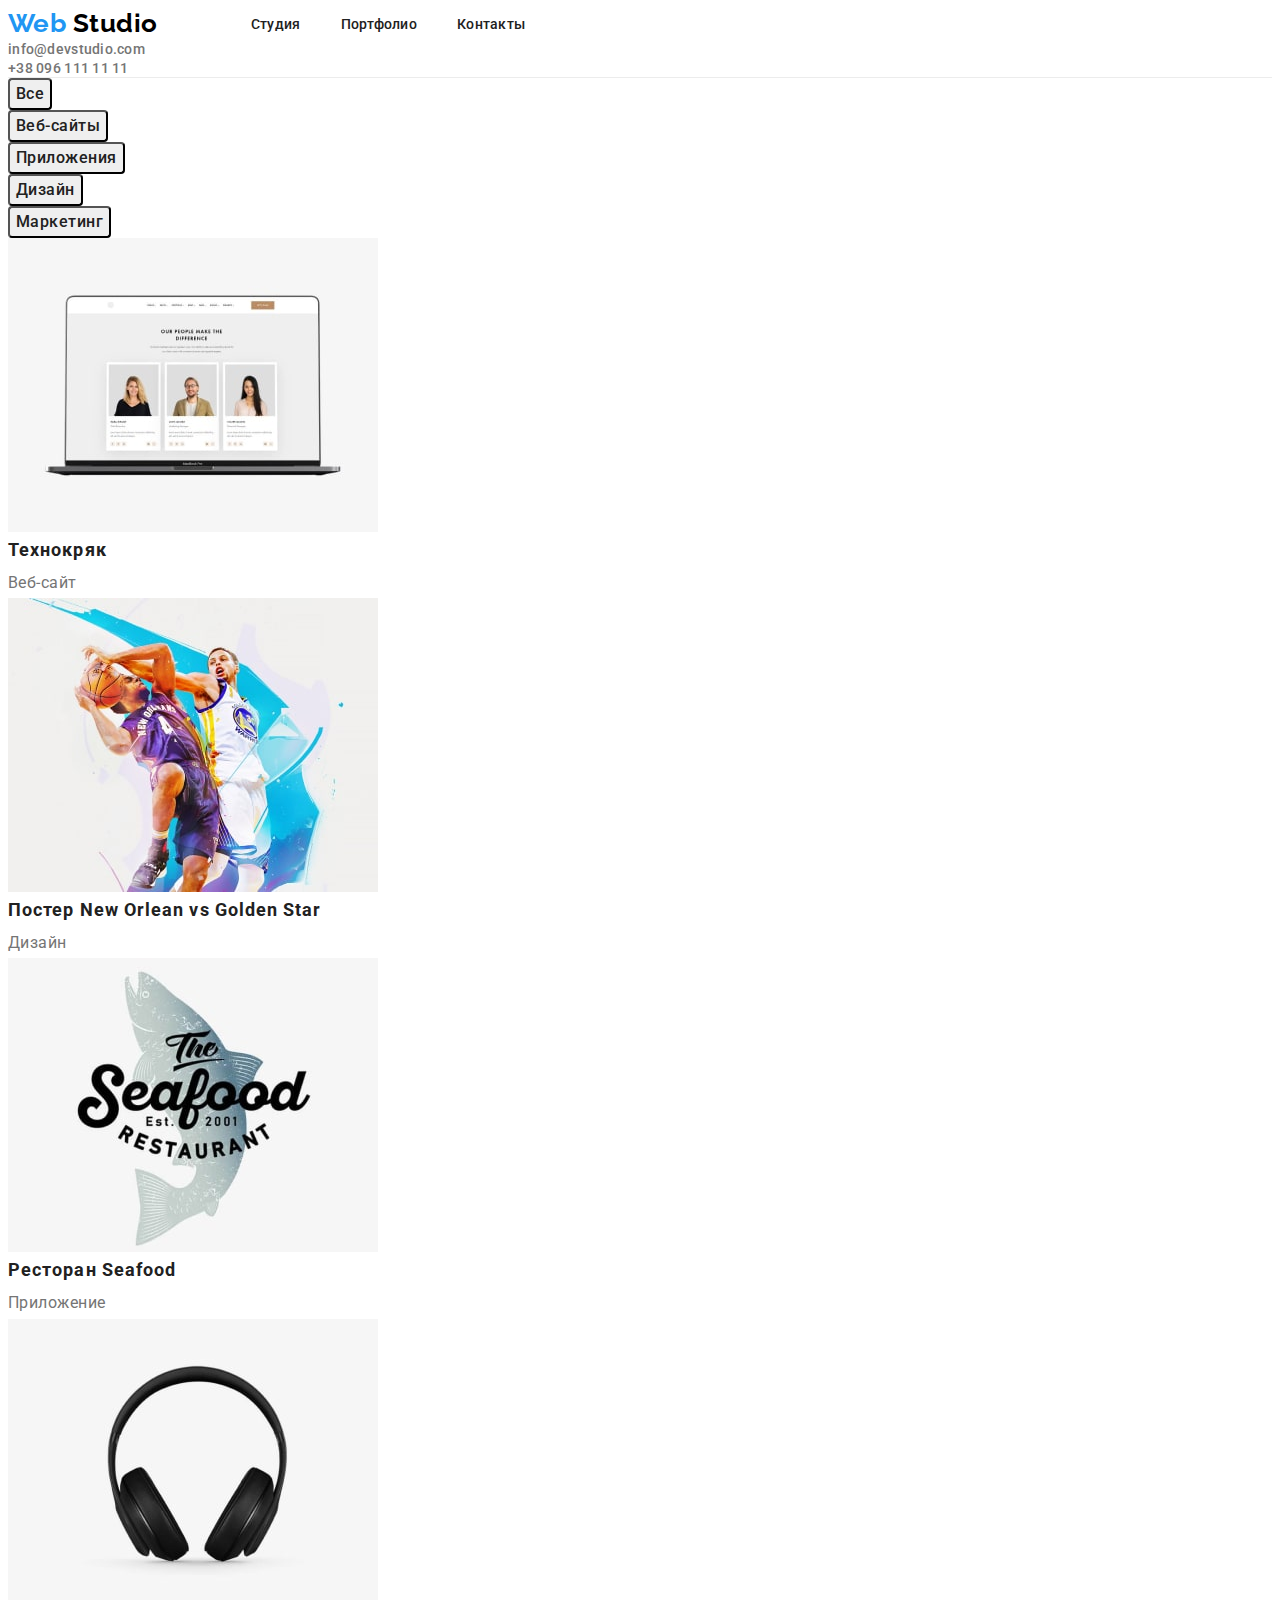
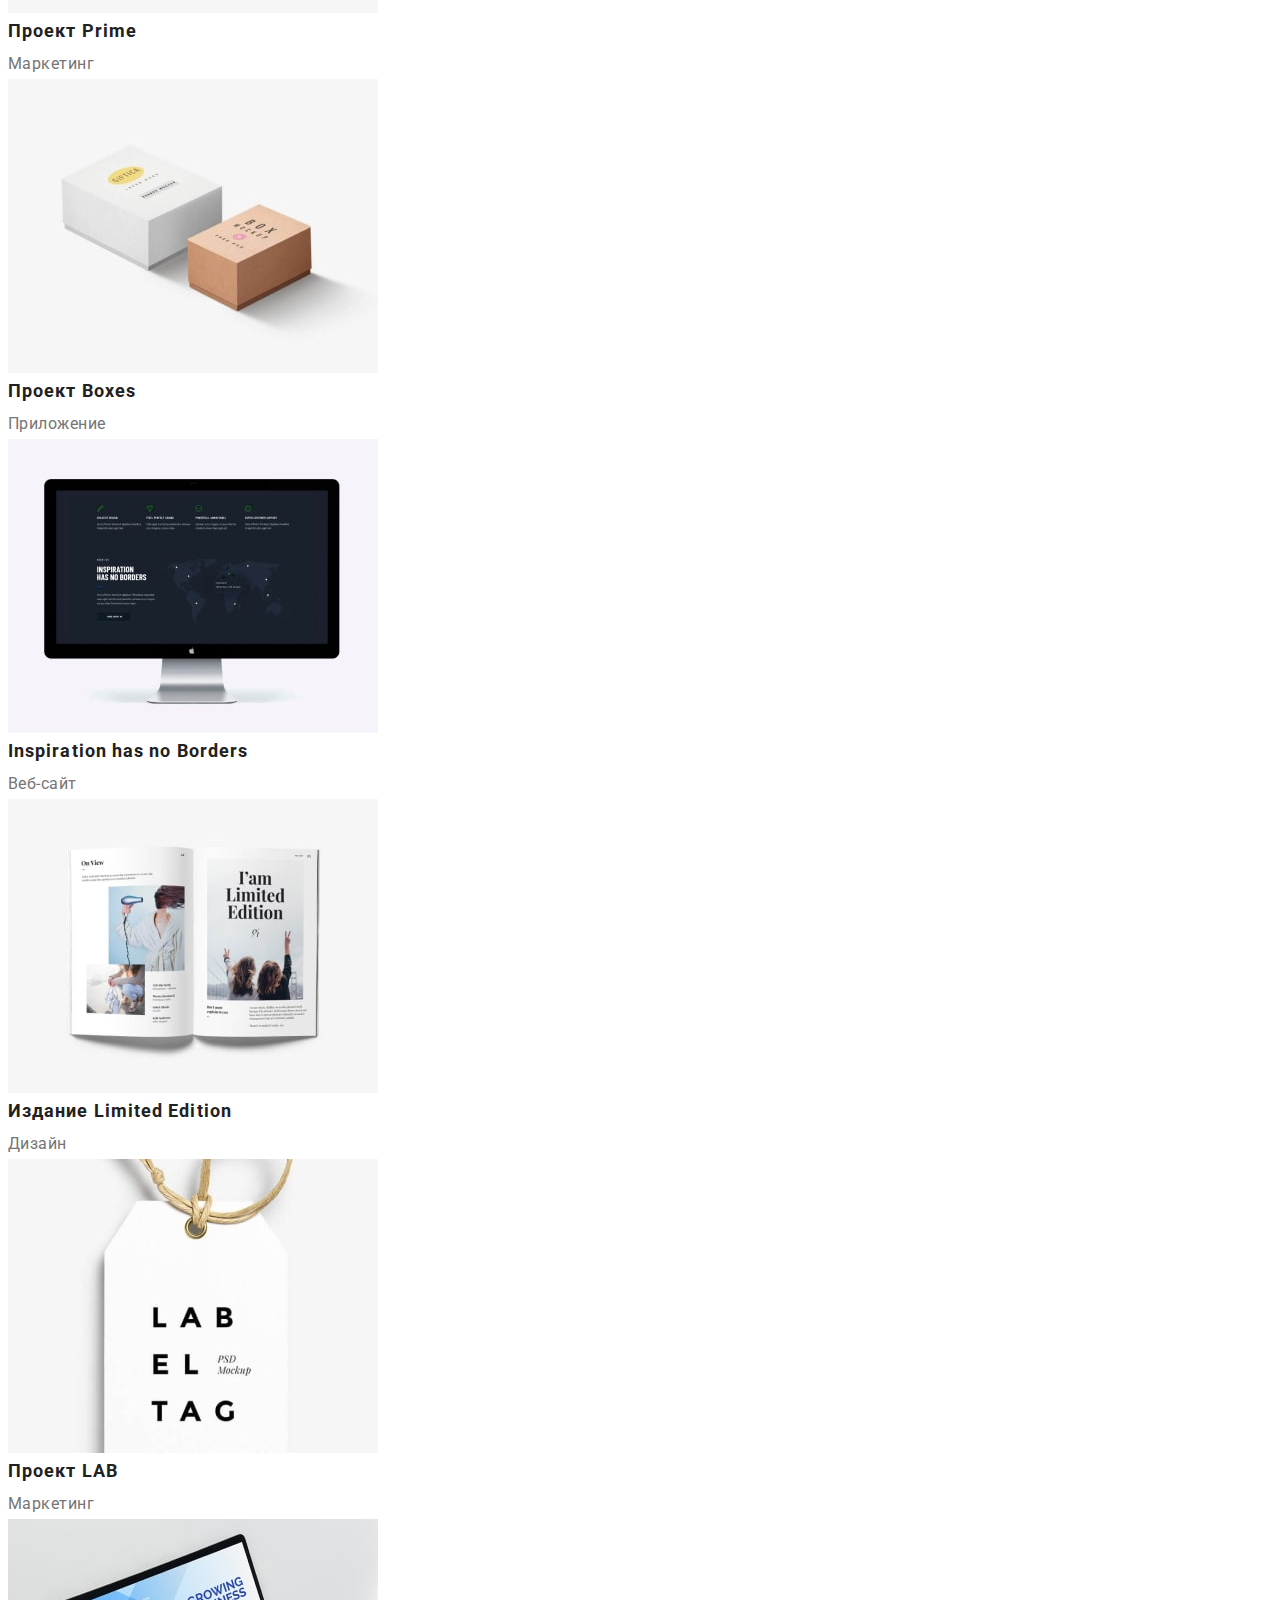
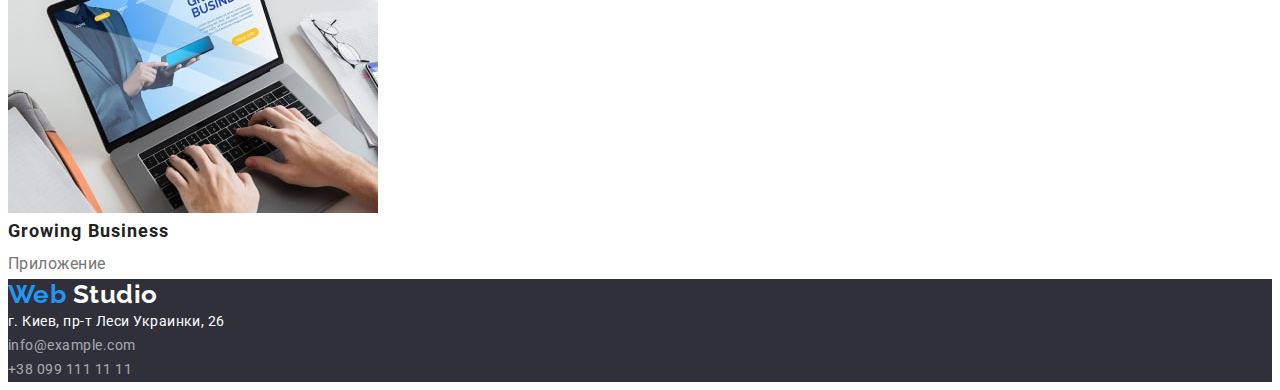
==== portfolio.html @ 17ee7f4c "Flex box" ====
<!DOCTYPE html>
<html lang="ru">
<head>
    <meta charset="UTF-8">
    <meta http-equiv="X-UA-Compatible" content="IE=edge">
    <meta name="viewport" content="width=device-width, initial-scale=1.0">
    <title>Home_work_2</title>
    <link rel="preconnect" href="https://fonts.googleapis.com">
    <link rel="preconnect" href="https://fonts.gstatic.com" crossorigin>
    <link href="https://fonts.googleapis.com/css2?family=Raleway:wght@700&family=Roboto:wght@400;500;700;900&display=swap"
        rel="stylesheet">
    <link rel="stylesheet" href="./CSS/style.css">
</head>

<body>
    <!--Область навигации-->
    <header class="header">
    
        <nav class="header-navigation">
            <a href="./index.html" class="header-logo">Web <span class="header-logo-studio">Studio</span> </a>
    
            <ul class="header-list">
                <li class="header-item list"><a class="header-link link" href="./index.html">Студия</a></li>
                <li class="header-item list"><a class="header-link link" href="./portfolio.html">Портфолио</a></li>
                <li class="header-item list"><a class="header-link link" href="">Контакты</a></li>
            </ul>
        </nav>
        <ul>
            <li class="list"><a class="header-tel-link link" href="mailto:info@devstudio.com">info@devstudio.com</a></li>
            <li class="list"><a class="header-tel-link link" href="tel:+380961111111">+38 096 111 11 11</a></li>
        </ul>
    
    </header>

<main class="content-gallery">
    <section class="content-section">
        <h1 hidden>Gallery</h1>
        <ul class="gallery-button-list list">
            <li class="gallery-item">
                <button class="gallery-filters-btn btn" type="button">Все</button>
            </li>
            <li class="gallery-item">
                <button class="gallery-filters-btn btn" type="button">Веб-сайты</button>
            </li>
            <li class="gallery-item">
                <button class="gallery-filters-btn btn" type="button">Приложения</button>
            </li>
            <li class="gallery-item">
                <button class="gallery-filters-btn btn" type="button">Дизайн</button>
            </li>
            <li class="gallery-item">
                <button class="gallery-filters-btn btn" type="button">Маркетинг</button>
            </li>
        </ul>

        <ul class="gallary-work">
            <li class="gallary-work-list list">
                <a class="gallary-work-link link" href="">
                    <img class="gallary-work-image" src="./img/portfolio_1.jpg" alt="Веб-сайт Технокряк" width="370">
                    <h2 class="gallary-work-title">Технокряк</h2>
                    <p class="gallary-work-text">Веб-сайт</p>
                </a>
            </li>
            <li class="gallary-work-list list">
                <a class="gallary-work-link link" href="">
                    <img class="gallary-work-image" src="./img/portfolio_2.jpg" alt="Постер New Orlean vs Golden Star "
                        width="370">
                    <h2 class="gallary-work-title">Постер New Orlean vs Golden Star</h2>
                    <p class="gallary-work-text">Дизайн</p>
                </a>
            </li>
            <li class="gallary-work-list list">
                <a class="gallary-work-link link" href="">
                    <img class="gallary-work-image" src="./img/portfolio_3.jpg" alt="Ресторан Seafood" width="370">
                    <h2 class="gallary-work-title">Ресторан Seafood</h2>
                    <p class="gallary-work-text">Приложение</p>
                </a>
            </li>
            <li class="gallary-work-list list">
                <a class="gallary-work-link link" href="">
                    <img class="gallary-work-image" src="./img/portfolio_4.jpg" alt="Проект Prime" width="370">
                    <h2 class="gallary-work-title">Проект Prime</h2>
                    <p class="gallary-work-text">Маркетинг</p>
                </a>
            </li>
            <li class="gallary-work-list list">
                <a class="gallary-work-link link" href="">
                    <img class="gallary-work-image" src="./img/portfolio_5.jpg" alt="Веб-сайт Проект Boxes" width="370">
                    <h2 class="gallary-work-title">Проект Boxes</h2>
                    <p class="gallary-work-text">Приложение</p>
                </a>
            </li>
            <li class="gallary-work-list list">
                <a class="gallary-work-link link" href="">
                    <img class="gallary-work-image" src="./img/portfolio_6.jpg" alt="Веб-сайт Inspiration has no Borders"
                        width="370">
                    <h2 class="gallary-work-title">Inspiration has no Borders</h2>
                    <p class="gallary-work-text">Веб-сайт</p>
                </a>
            </li>
            <li class="gallary-work-list list">
                <a class="gallary-work-link link" href="">
                    <img class="gallary-work-image" src="./img/portfolio_7.jpg" alt="Веб-сайт Издание Limited Edition"
                        width="370">
                    <h2 class="gallary-work-title">Издание Limited Edition</h2>
                    <p class="gallary-work-text">Дизайн</p>
                </a>
            </li>
            <li class="gallary-work-list list">
                <a class="gallary-work-link link" href="">
                    <img class="gallary-work-image" src="./img/portfolio_8.jpg" alt="Веб-сайт Проект LAB" width="370">
                    <h2 class="gallary-work-title">Проект LAB</h2>
                    <p class="gallary-work-text">Маркетинг</p>
                </a>
            </li>
            <li class="gallary-work-list list">
                <a class="gallary-work-link link" href="">
                    <img class="gallary-work-image" src="./img/portfolio_9.jpg" alt="Growing Business" width="370">
                    <h2 class="gallary-work-title">Growing Business</h2>
                    <p class="gallary-work-text">Приложение</p>
                </a>
            </li>
        </ul>

    </section>

</main>
    
    <footer class="footer">
        <div class="footer-box">
            <a class="header-logo" href="index.html">Web <span class="foter-studio">Studio</span> </a>
    
            <address class="footer-address">
    
                <ul class="footer-list list">
                    <li class="footer-item"> <a class="footer-link-address link"
                            href="https://www.google.com/maps/place/%D0%B1%D1%83%D0%BB.+%D0%9B%D0%B5%D1%81%D0%B8+%D0%A3%D0%BA%D1%80%D0%B0%D0%B8%D0%BD%D0%BA%D0%B8,+26,+%D0%9A%D0%B8%D0%B5%D0%B2,+02000/@50.4265807,30.5361971,17z/data=!3m1!4b1!4m5!3m4!1s0x40d4cf0e033ecbe9:0x57a4dffefec77da0!8m2!3d50.4265807!4d30.5383858"
                            target="_blank">г. Киев, пр-т Леси Украинки, 26</a> </li>
                    <li class="footer-item"> <a class="footer-tel-link link"
                            href="mailto:info@example.com">info@example.com</a> </li>
                    <li class="footer-item"> <a class="footer-tel-link link" href="tel:+380991111111">+38 099 111 11 11</a>
                    </li>
    
                </ul>
    
            </address>
    
        </div>
    </footer>
</body>
</html>
---- CSS/style.css ----
:root {
  --primary-title-color: #ffffff;
  --secondary-title-color: #212121;
  --primary-text-color: #757575;
  --secondary-text-color: #212121;
  --accent-color: #2196f3;
}

p,
h1,
h2,
h3,
h4,
h5,
h6 {
  margin: 0;
}
ul {
  margin: 0;
  padding-left: 0;
}

img {
  display: block;
}

body {
  font-family: 'Roboto', sans-serif;
  letter-spacing: 0.03em;
}

.link {
  text-decoration: none;
}

.list {
  list-style: none;
}
.btn {
  border-radius: 4px;
}

.conteiner {
  width: 1200px;
  margin: 0, auto;
  padding-right: 15px;
  padding-left: 15px;
}

/*HEADER WEBSTUDIO*/

.header-logo {
  font-family: Raleway;
  font-style: normal;
  font-weight: bold;
  font-size: 26px;
  line-height: 1.19;
  color: #2196f3;
  text-decoration: none;
  margin-right: 93px;
}
.header-logo-studio {
  color: #000000;
}
.header-conteiner {
  display: flex;
}

.header-navigation {
  display: flex;
}

.header-list-contacts {
  display: flex;
  margin-left: auto;
  align-items: center;
}
.header-link {
  font-weight: 500;
  font-size: 14px;
  line-height: 1.14;
  letter-spacing: 0.02em;
  color: var(--secondary-text-color);
  padding-top: 32px;
  padding-bottom: 32px;
}

.header {
  border-bottom: 1px solid #ececec;
}

.header-contacts-item:not(:last-child) {
  margin-right: 50px;
}

.header-item:not(:last-child) {
  margin-right: 40px;
}

.header-link:hover,
.header-link:focus {
  color: var(--accent-color);
}

.header-tel-link {
  font-weight: 500;
  font-size: 14px;
  line-height: 1.14;
  letter-spacing: 0.02em;
  color: var(--primary-text-color);
}
.header-list {
  display: flex;
  align-items: center;
}
.header-tel-link:hover,
.header-tel-link:focus {
  color: var(--accent-color);
}

/*MAIN-WEBSTUDIO*/
.main-section {
  background-color: #2f303a;
}

.main-title {
  font-weight: 900;
  font-size: 44px;
  line-height: 1.36;
  text-align: center;
  letter-spacing: 0.06em;
  text-transform: uppercase;
  color: var(--primary-title-color);
}

.hero-conteiner {
  display: flex;
  padding-left: 452px;
  padding-top: 200px;
  padding-bottom: 280px;
}

.main-button {
  padding: 10px 32px;
  cursor: pointer;
  font-weight: bold;
  font-family: inherit;
  font-size: 16px;
  line-height: 1.88;
  display: flex;
  align-items: center;
  text-align: center;
  letter-spacing: 0.06em;
  color: var(--primary-title-color);
  background-color: #2196f3;
}

.peculiarities-item {
  font-weight: bold;
  font-size: 14px;
  line-height: 1.14;
  color: var(--secondary-title-color);
}

.peculiarities-title {
  font-weight: bold;
  font-size: 14px;
  line-height: 1.14;
  text-transform: uppercase;
  color: var(--secondary-title-color);
}

.peculiarities-text {
  font-weight: normal;
  font-size: 14px;
  line-height: 1.71;
  color: var(--primary-text-color);
}

/*ABOUT US WEBSTUDIO*/

.about-us-title {
  font-weight: bold;
  font-size: 36px;
  line-height: 1.17;
  text-align: center;
  color: var(--secondary-title-color);
}

.team {
  background-color: #f5f4fa;
}
.team-title {
  font-weight: bold;
  font-size: 36px;
  line-height: 1.17;
  text-align: center;
  color: var(--secondary-title-color);
}
.team-personal-name {
  font-weight: 500;
  font-size: 16px;
  line-height: 1.19;
  text-align: center;
  color: var(--secondary-text-color);
}
.team-position {
  font-weight: normal;
  font-size: 16px;
  line-height: 1.19;
  text-align: center;
  color: var(--primary-text-color);
}

/*FOOTER WEBSTUDIO*/

.footer-link-address {
  font-weight: normal;
  font-style: normal;
  font-size: 14px;
  line-height: 1.71;
  color: var(--primary-title-color);
}
.footer-link-address:hover,
.footer-link-address:focus {
  color: var(--accent-color);
}

.footer {
  background-color: #2f303a;
}
.footer-tel-link {
  font-style: normal;
  font-weight: normal;
  font-size: 14px;
  line-height: 1.71;
  color: rgba(255, 255, 255, 0.6);
}

.footer-tel-link:hover,
.footer-tel-link:focus {
  color: var(--accent-color);
}

.foter-studio {
  color: #ffffff;
}

/*GALLARY-BTN*/

.gallery-filters-btn {
  font-family: inherit;
  font-style: normal;
  font-weight: 500;
  font-size: 16px;
  line-height: 1.63;
  text-align: center;
  letter-spacing: 0.03em;
  color: var(--secondary-title-color);
  cursor: pointer;
}
.gallery-filters-btn:focus,
.gallery-filters-btn:hover {
  background-color: #2196f3;
}

/*GALLARY-WORK*/

.gallary-work-title {
  font-size: 18px;
  line-height: 2;
  letter-spacing: 0.06em;
  color: var(--secondary-title-color);
}

.gallary-work-text {
  font-weight: normal;
  font-size: 16px;
  line-height: 1.88;
  color: var(--primary-text-color);
}
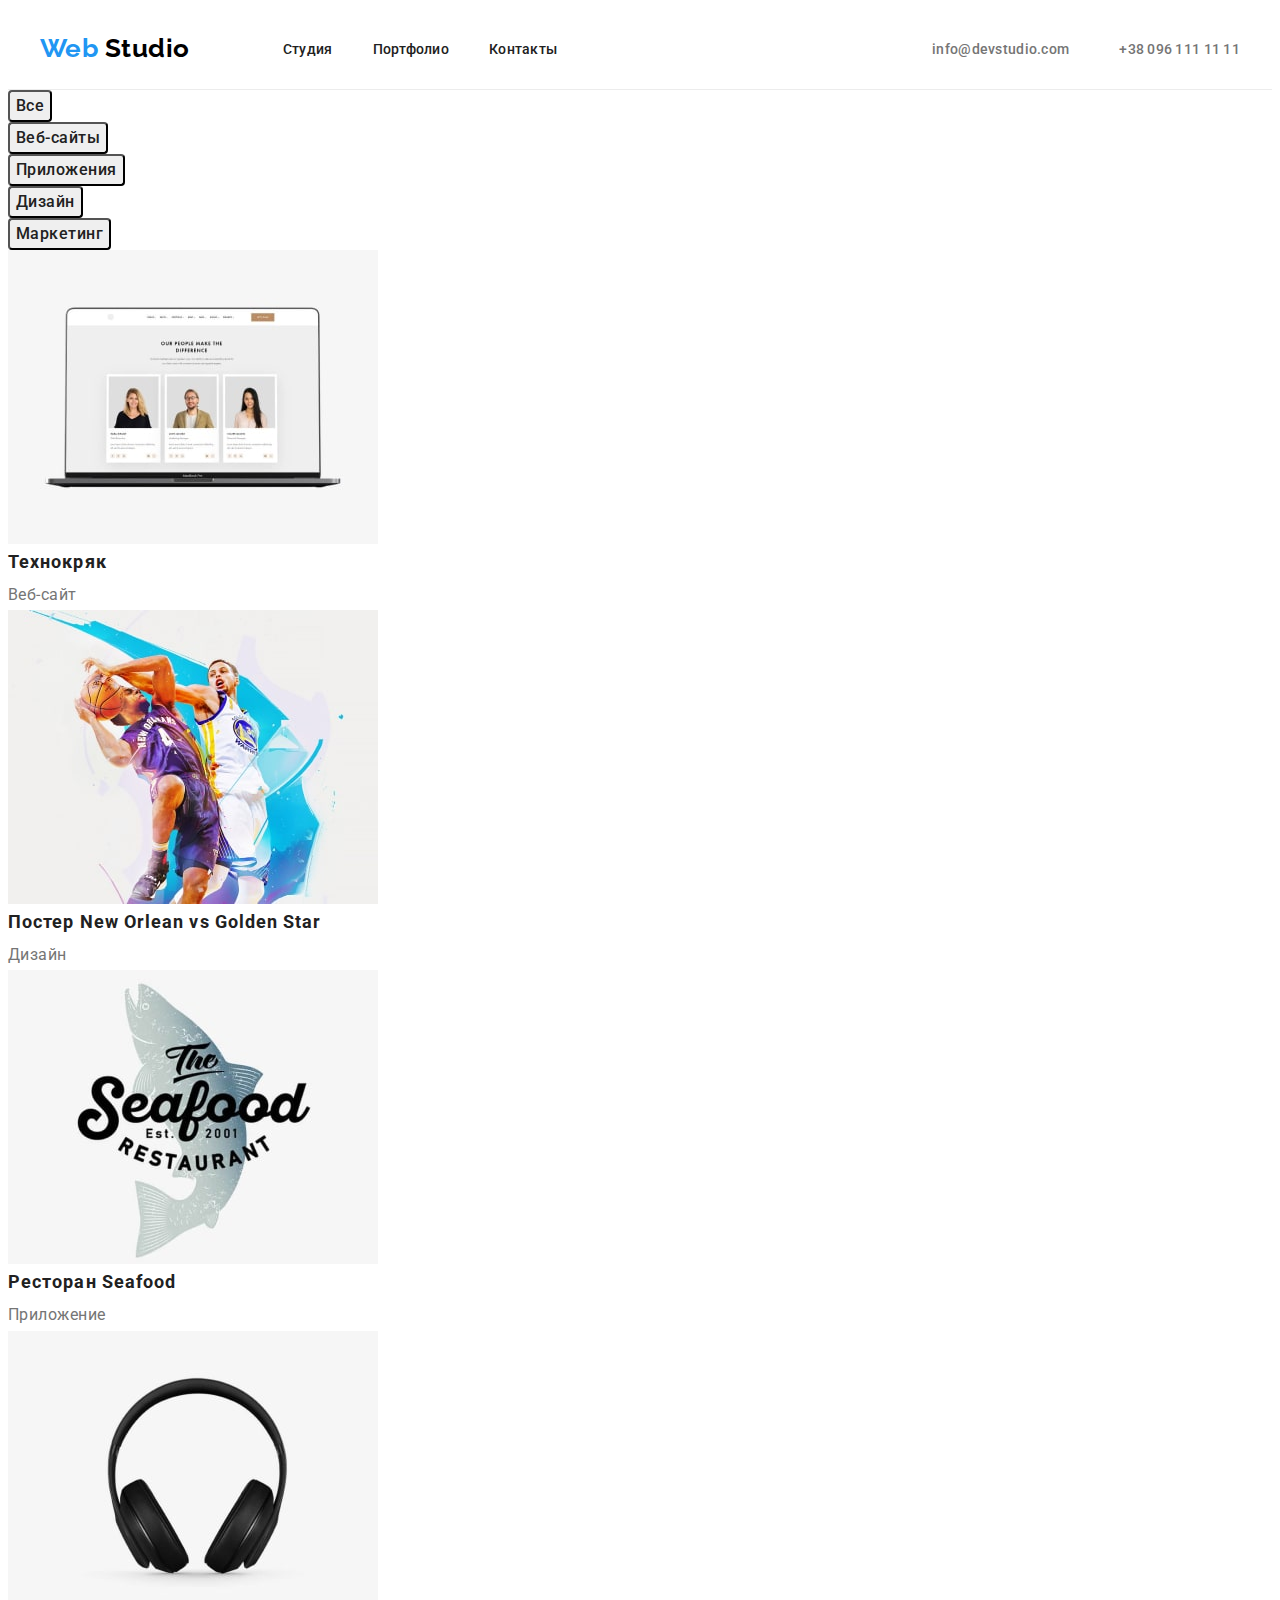
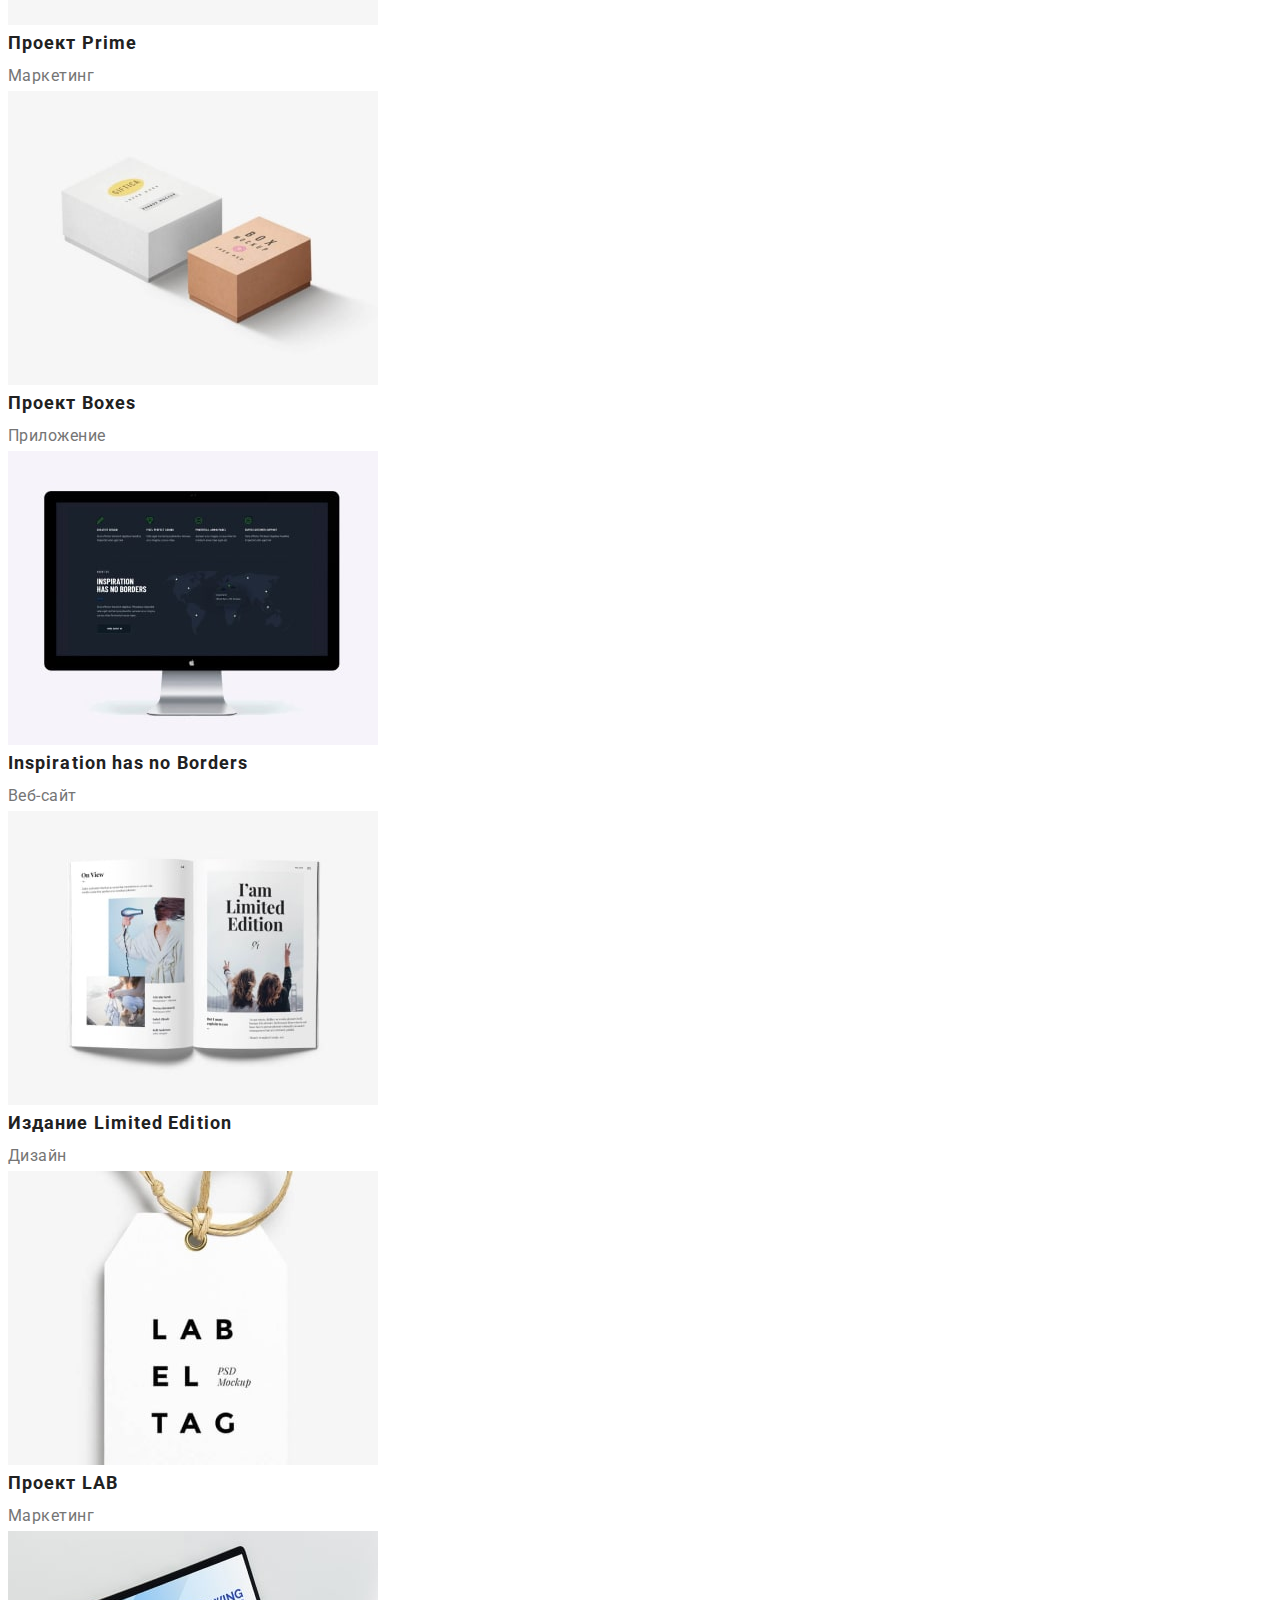
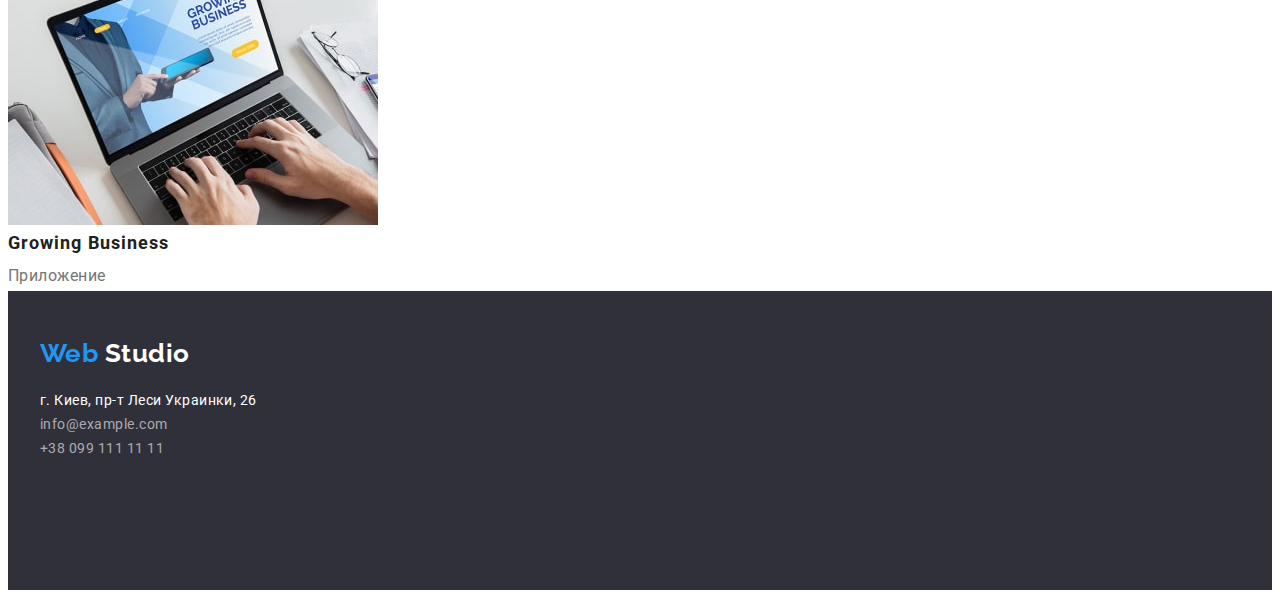
==== commit 3488aa22: "Studio complete" ====
--- a/portfolio.html
+++ b/portfolio.html
@@ -15,20 +15,26 @@
 <body>
     <!--Область навигации-->
     <header class="header">
+        <div class="conteiner header-conteiner">
+            <nav class="header-navigation">
+                <a href="index.html" class="header-logo">Web <span class="header-logo-studio">Studio</span> </a>
     
-        <nav class="header-navigation">
-            <a href="./index.html" class="header-logo">Web <span class="header-logo-studio">Studio</span> </a>
+                <ul class="header-list">
+                    <li class="header-item list"><a class="header-link link" href="./index.html">Студия</a></li>
+                    <li class="header-item list"><a class="header-link link" href="./portfolio.html">Портфолио</a></li>
+                    <li class="header-item list"><a class="header-link link" href="">Контакты</a></li>
+                </ul>
+            </nav>
+            <ul class="header-list-contacts">
+                <li class="header-contacts-item list">
+                    <a class="header-tel-link link" href="mailto:info@devstudio.com">info@devstudio.com</a>
+                </li>
     
-            <ul class="header-list">
-                <li class="header-item list"><a class="header-link link" href="./index.html">Студия</a></li>
-                <li class="header-item list"><a class="header-link link" href="./portfolio.html">Портфолио</a></li>
-                <li class="header-item list"><a class="header-link link" href="">Контакты</a></li>
+                <li class="header-contacts-item list">
+                    <a class="header-tel-link link" href="tel:+380961111111">+38 096 111 11 11</a>
+                </li>
             </ul>
-        </nav>
-        <ul>
-            <li class="list"><a class="header-tel-link link" href="mailto:info@devstudio.com">info@devstudio.com</a></li>
-            <li class="list"><a class="header-tel-link link" href="tel:+380961111111">+38 096 111 11 11</a></li>
-        </ul>
+        </div>
     
     </header>
 
@@ -126,26 +132,29 @@
 
 </main>
     
-    <footer class="footer">
-        <div class="footer-box">
-            <a class="header-logo" href="index.html">Web <span class="foter-studio">Studio</span> </a>
-    
-            <address class="footer-address">
-    
-                <ul class="footer-list list">
-                    <li class="footer-item"> <a class="footer-link-address link"
-                            href="https://www.google.com/maps/place/%D0%B1%D1%83%D0%BB.+%D0%9B%D0%B5%D1%81%D0%B8+%D0%A3%D0%BA%D1%80%D0%B0%D0%B8%D0%BD%D0%BA%D0%B8,+26,+%D0%9A%D0%B8%D0%B5%D0%B2,+02000/@50.4265807,30.5361971,17z/data=!3m1!4b1!4m5!3m4!1s0x40d4cf0e033ecbe9:0x57a4dffefec77da0!8m2!3d50.4265807!4d30.5383858"
-                            target="_blank">г. Киев, пр-т Леси Украинки, 26</a> </li>
-                    <li class="footer-item"> <a class="footer-tel-link link"
-                            href="mailto:info@example.com">info@example.com</a> </li>
-                    <li class="footer-item"> <a class="footer-tel-link link" href="tel:+380991111111">+38 099 111 11 11</a>
-                    </li>
-    
-                </ul>
-    
-            </address>
-    
-        </div>
-    </footer>
+        <footer class="footer">
+            <div class="conteiner">
+                <div class="footer-box">
+                    <a class="footer-logo" href="index.html">Web <span class="foter-studio">Studio</span> </a>
+
+                    <address class="footer-address">
+
+                        <ul class="footer-list list">
+                            <li class="footer-item"> <a class="footer-link-address link"
+                                    href="https://www.google.com/maps/place/%D0%B1%D1%83%D0%BB.+%D0%9B%D0%B5%D1%81%D0%B8+%D0%A3%D0%BA%D1%80%D0%B0%D0%B8%D0%BD%D0%BA%D0%B8,+26,+%D0%9A%D0%B8%D0%B5%D0%B2,+02000/@50.4265807,30.5361971,17z/data=!3m1!4b1!4m5!3m4!1s0x40d4cf0e033ecbe9:0x57a4dffefec77da0!8m2!3d50.4265807!4d30.5383858"
+                                    target="_blank">г. Киев, пр-т Леси Украинки, 26</a> </li>
+                            <li class="footer-item"> <a class="footer-tel-link link"
+                                    href="mailto:info@example.com">info@example.com</a> </li>
+                            <li class="footer-item"> <a class="footer-tel-link link" href="tel:+380991111111">+38 099 111 11
+                                    11</a>
+                            </li>
+
+                        </ul>
+
+                    </address>
+
+                </div>
+            </div>
+        </footer>
 </body>
 </html>--- a/CSS/style.css
+++ b/CSS/style.css
@@ -42,9 +42,8 @@
 
 .conteiner {
   width: 1200px;
-  margin: 0, auto;
-  padding-right: 15px;
-  padding-left: 15px;
+  margin: 0 auto;
+  padding: 0 15px;
 }
 
 /*HEADER WEBSTUDIO*/
@@ -58,7 +57,10 @@
   color: #2196f3;
   text-decoration: none;
   margin-right: 93px;
-}
+  margin-top: 25px;
+  margin-bottom: 25px;
+}
+
 .header-logo-studio {
   color: #000000;
 }
@@ -121,9 +123,14 @@
 /*MAIN-WEBSTUDIO*/
 .main-section {
   background-color: #2f303a;
+  text-align: center;
+  padding: 200px 0;
 }
 
 .main-title {
+  max-width: 696px;
+  margin: 0 auto;
+  margin-bottom: 50px;
   font-weight: 900;
   font-size: 44px;
   line-height: 1.36;
@@ -133,13 +140,6 @@
   color: var(--primary-title-color);
 }
 
-.hero-conteiner {
-  display: flex;
-  padding-left: 452px;
-  padding-top: 200px;
-  padding-bottom: 280px;
-}
-
 .main-button {
   padding: 10px 32px;
   cursor: pointer;
@@ -147,19 +147,39 @@
   font-family: inherit;
   font-size: 16px;
   line-height: 1.88;
-  display: flex;
-  align-items: center;
-  text-align: center;
   letter-spacing: 0.06em;
   color: var(--primary-title-color);
   background-color: #2196f3;
 }
 
+/*Особенности*/
+.peculiarities {
+  padding-top: 94px;
+  padding-bottom: 47px;
+}
+
+.visually-hidden {
+  position: absolute;
+  width: 1px;
+  height: 1px;
+  margin: -1px;
+  padding: 0;
+  overflow: hidden;
+  border: 0;
+  clip: rect(0 0 0 0);
+}
+
+.peculiarities-list {
+  display: flex;
+  flex-basis: calc(100% / 4 - 90px);
+}
+
 .peculiarities-item {
   font-weight: bold;
   font-size: 14px;
   line-height: 1.14;
   color: var(--secondary-title-color);
+  margin-left: 30px;
 }
 
 .peculiarities-title {
@@ -168,6 +188,7 @@
   line-height: 1.14;
   text-transform: uppercase;
   color: var(--secondary-title-color);
+  margin-bottom: 10px;
 }
 
 .peculiarities-text {
@@ -178,25 +199,69 @@
 }
 
 /*ABOUT US WEBSTUDIO*/
-
+.about-us {
+  padding-top: 47px;
+  padding-bottom: 94px;
+}
+
+.about-us-list {
+  display: flex;
+  flex-basis: calc(100% / 3 - 90px);
+  flex-wrap: wrap;
+  margin-left: -30px;
+  margin-top: -50px;
+}
+.about-us-item {
+  margin-left: 30px;
+  margin-top: 50px;
+}
 .about-us-title {
   font-weight: bold;
   font-size: 36px;
   line-height: 1.17;
   text-align: center;
   color: var(--secondary-title-color);
-}
+  margin-bottom: 50px;
+}
+
+/*Team*/
 
 .team {
   background-color: #f5f4fa;
-}
+  padding-top: 94px;
+  padding-bottom: 94px;
+}
+
+.team-list {
+  display: flex;
+  flex-wrap: wrap;
+  margin-left: -30px;
+  margin-top: -50px;
+}
+
 .team-title {
   font-weight: bold;
   font-size: 36px;
   line-height: 1.17;
   text-align: center;
   color: var(--secondary-title-color);
-}
+  padding-top: 94px;
+  padding-bottom: 50px;
+}
+
+.team-item {
+  flex-basis: calc(100% / 4 - 90px);
+  margin-left: 30px;
+  margin-top: 50px;
+}
+
+.team-personal-bottom {
+  margin-top: 30px;
+  margin-bottom: 94px;
+  border: 1px solid;
+  border-top: none;
+}
+
 .team-personal-name {
   font-weight: 500;
   font-size: 16px;
@@ -205,6 +270,8 @@
   color: var(--secondary-text-color);
 }
 .team-position {
+  padding: auto;
+  margin-top: 10px;
   font-weight: normal;
   font-size: 16px;
   line-height: 1.19;
@@ -228,7 +295,14 @@
 
 .footer {
   background-color: #2f303a;
-}
+  height: 252px;
+  padding-top: 47px;
+}
+.footer-list {
+  margin-top: 20px;
+  margin-bottom: 60px;
+}
+
 .footer-tel-link {
   font-style: normal;
   font-weight: normal;
@@ -240,6 +314,15 @@
 .footer-tel-link:hover,
 .footer-tel-link:focus {
   color: var(--accent-color);
+}
+.footer-logo {
+  font-family: Raleway;
+  font-style: normal;
+  font-weight: bold;
+  font-size: 26px;
+  line-height: 1.19;
+  color: #2196f3;
+  text-decoration: none;
 }
 
 .foter-studio {
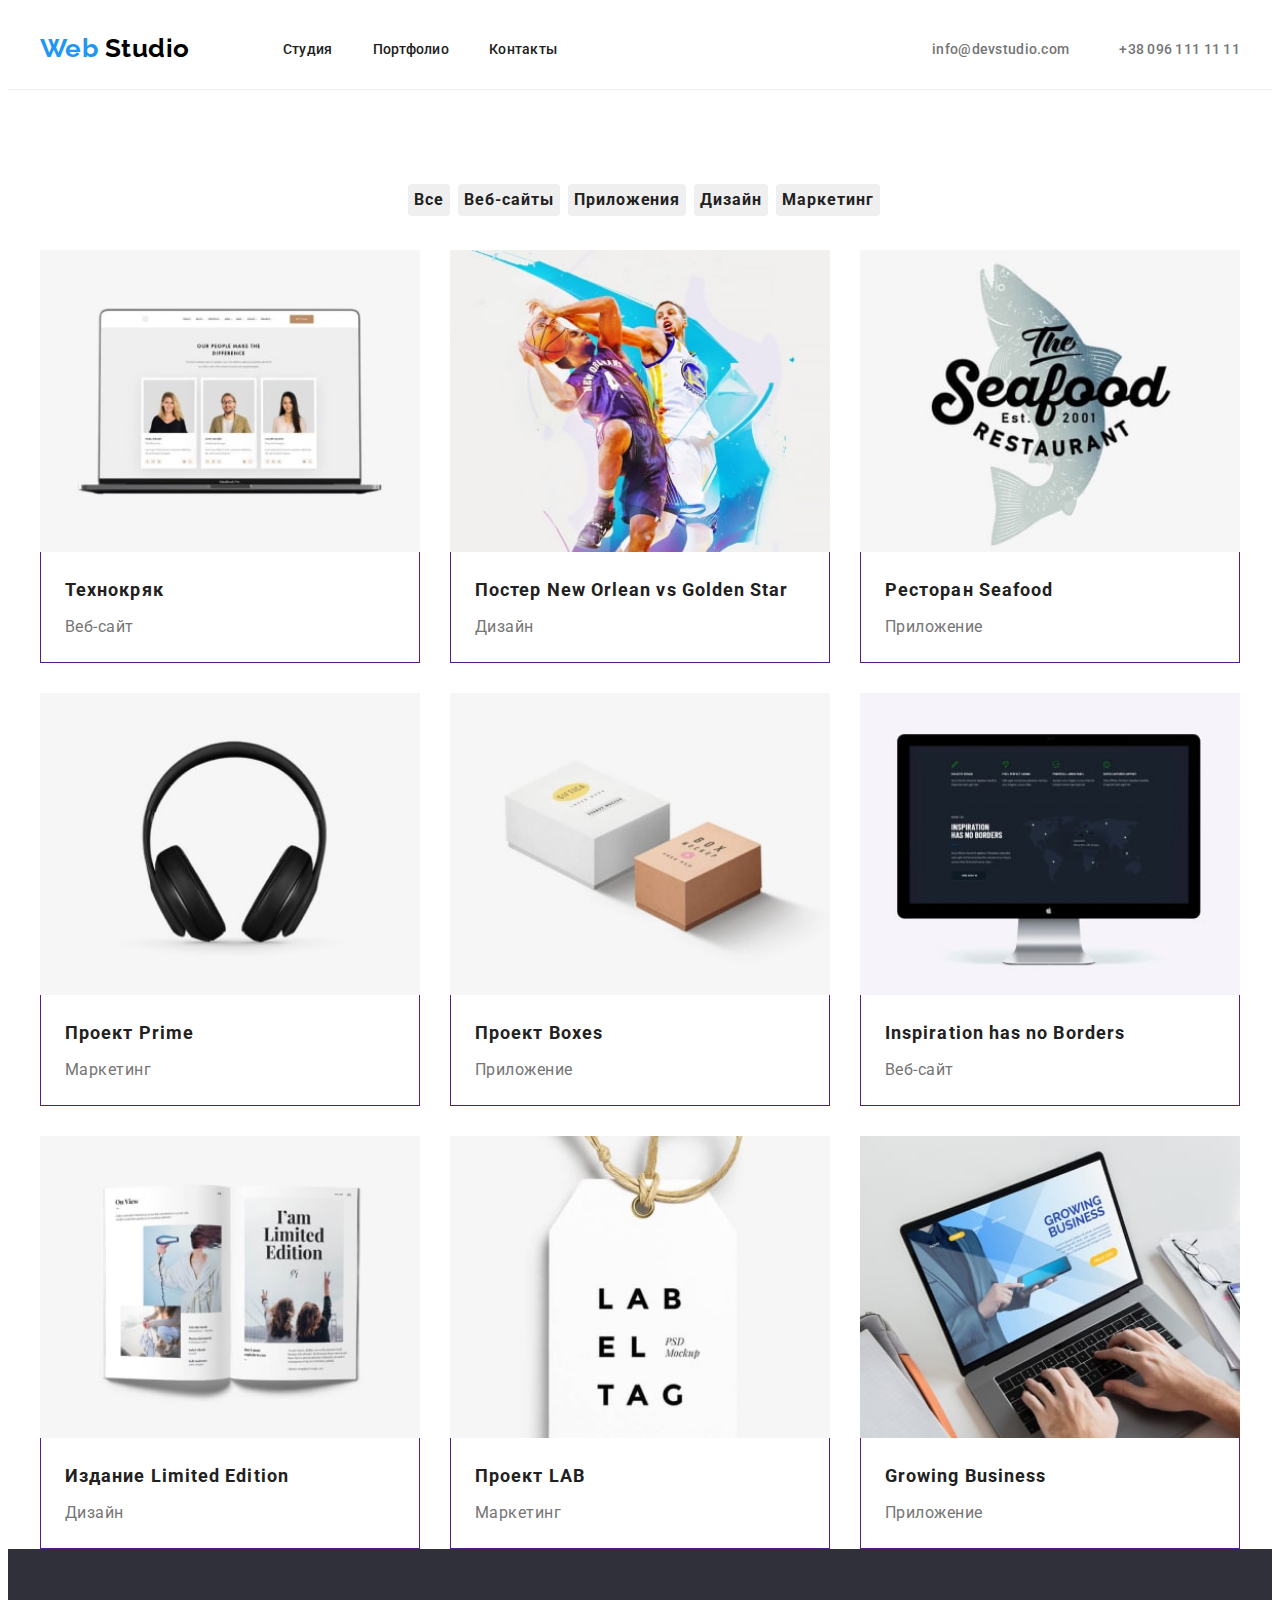
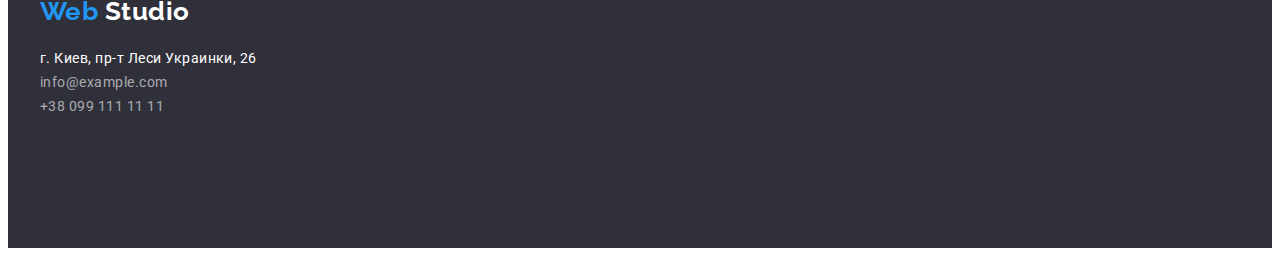
==== commit cec0d94b: "Complete scc portfolio" ====
--- a/portfolio.html
+++ b/portfolio.html
@@ -40,94 +40,115 @@
 
 <main class="content-gallery">
     <section class="content-section">
-        <h1 hidden>Gallery</h1>
-        <ul class="gallery-button-list list">
-            <li class="gallery-item">
-                <button class="gallery-filters-btn btn" type="button">Все</button>
-            </li>
-            <li class="gallery-item">
-                <button class="gallery-filters-btn btn" type="button">Веб-сайты</button>
-            </li>
-            <li class="gallery-item">
-                <button class="gallery-filters-btn btn" type="button">Приложения</button>
-            </li>
-            <li class="gallery-item">
-                <button class="gallery-filters-btn btn" type="button">Дизайн</button>
-            </li>
-            <li class="gallery-item">
-                <button class="gallery-filters-btn btn" type="button">Маркетинг</button>
-            </li>
-        </ul>
+        <div class="conteiner">
+            <h1 class="visually-hidden">Gallery</h1>
+            <ul class="gallery-button-list list">
+                <li class="gallery-item">
+                    <button class="gallery-filters-btn btn" type="button">Все</button>
+                </li>
+                <li class="gallery-item">
+                    <button class="gallery-filters-btn btn" type="button">Веб-сайты</button>
+                </li>
+                <li class="gallery-item">
+                    <button class="gallery-filters-btn btn" type="button">Приложения</button>
+                </li>
+                <li class="gallery-item">
+                    <button class="gallery-filters-btn btn" type="button">Дизайн</button>
+                </li>
+                <li class="gallery-item">
+                    <button class="gallery-filters-btn btn" type="button">Маркетинг</button>
+                </li>
+            </ul>
+    
+            <ul class="gallary-work">
+                <li class="gallary-work-list list">
+                    <a class="gallary-work-link link" href="">
+                        <img class="gallary-work-image" src="./img/portfolio_1.jpg" alt="Веб-сайт Технокряк" width="370">
+                        <div class="gallary-card-bottom">
+                            <h2 class="gallary-work-title">Технокряк</h2>
+                            <p class="gallary-work-text">Веб-сайт</p>
+                        </div>
+                    </a>
+                </li>
+                <li class="gallary-work-list list">
+                    <a class="gallary-work-link link" href="">
+                        <img class="gallary-work-image" src="./img/portfolio_2.jpg" alt="Постер New Orlean vs Golden Star "
+                            width="370">
+                            <div class="gallary-card-bottom">
+                            <h2 class="gallary-work-title">Постер New Orlean vs Golden Star</h2>
+                            <p class="gallary-work-text">Дизайн</p>  
+                            </div>
+                    </a>
+                </li>
+                <li class="gallary-work-list list">
+                    <a class="gallary-work-link link" href="">
+                        <img class="gallary-work-image" src="./img/portfolio_3.jpg" alt="Ресторан Seafood" width="370">
+                        <div class="gallary-card-bottom">
+                            <h2 class="gallary-work-title">Ресторан Seafood</h2>
+                            <p class="gallary-work-text">Приложение</p>  
+                        </div>
+                    </a>
+                </li>
+                <li class="gallary-work-list list">
+                    <a class="gallary-work-link link" href="">
+                        <img class="gallary-work-image" src="./img/portfolio_4.jpg" alt="Проект Prime" width="370">
+                        <div class="gallary-card-bottom">
+                            <h2 class="gallary-work-title">Проект Prime</h2>
+                            <p class="gallary-work-text">Маркетинг</p>
+                        </div>                       
+                    </a>
+                </li>
+                <li class="gallary-work-list list">
+                    <a class="gallary-work-link link" href="">
+                        <img class="gallary-work-image" src="./img/portfolio_5.jpg" alt="Веб-сайт Проект Boxes" width="370">
+                        <div class="gallary-card-bottom">
+                        <h2 class="gallary-work-title">Проект Boxes</h2>
+                        <p class="gallary-work-text">Приложение</p>
+                        </div>
+                    </a>
+                </li>
+                <li class="gallary-work-list list">
+                    <a class="gallary-work-link link" href="">
+                        <img class="gallary-work-image" src="./img/portfolio_6.jpg"
+                            alt="Веб-сайт Inspiration has no Borders" width="370">
+                        <div class="gallary-card-bottom">
+                        <h2 class="gallary-work-title">Inspiration has no Borders</h2>
+                        <p class="gallary-work-text">Веб-сайт</p>
+                        </div>
 
-        <ul class="gallary-work">
-            <li class="gallary-work-list list">
-                <a class="gallary-work-link link" href="">
-                    <img class="gallary-work-image" src="./img/portfolio_1.jpg" alt="Веб-сайт Технокряк" width="370">
-                    <h2 class="gallary-work-title">Технокряк</h2>
-                    <p class="gallary-work-text">Веб-сайт</p>
-                </a>
-            </li>
-            <li class="gallary-work-list list">
-                <a class="gallary-work-link link" href="">
-                    <img class="gallary-work-image" src="./img/portfolio_2.jpg" alt="Постер New Orlean vs Golden Star "
-                        width="370">
-                    <h2 class="gallary-work-title">Постер New Orlean vs Golden Star</h2>
-                    <p class="gallary-work-text">Дизайн</p>
-                </a>
-            </li>
-            <li class="gallary-work-list list">
-                <a class="gallary-work-link link" href="">
-                    <img class="gallary-work-image" src="./img/portfolio_3.jpg" alt="Ресторан Seafood" width="370">
-                    <h2 class="gallary-work-title">Ресторан Seafood</h2>
-                    <p class="gallary-work-text">Приложение</p>
-                </a>
-            </li>
-            <li class="gallary-work-list list">
-                <a class="gallary-work-link link" href="">
-                    <img class="gallary-work-image" src="./img/portfolio_4.jpg" alt="Проект Prime" width="370">
-                    <h2 class="gallary-work-title">Проект Prime</h2>
-                    <p class="gallary-work-text">Маркетинг</p>
-                </a>
-            </li>
-            <li class="gallary-work-list list">
-                <a class="gallary-work-link link" href="">
-                    <img class="gallary-work-image" src="./img/portfolio_5.jpg" alt="Веб-сайт Проект Boxes" width="370">
-                    <h2 class="gallary-work-title">Проект Boxes</h2>
-                    <p class="gallary-work-text">Приложение</p>
-                </a>
-            </li>
-            <li class="gallary-work-list list">
-                <a class="gallary-work-link link" href="">
-                    <img class="gallary-work-image" src="./img/portfolio_6.jpg" alt="Веб-сайт Inspiration has no Borders"
-                        width="370">
-                    <h2 class="gallary-work-title">Inspiration has no Borders</h2>
-                    <p class="gallary-work-text">Веб-сайт</p>
-                </a>
-            </li>
-            <li class="gallary-work-list list">
-                <a class="gallary-work-link link" href="">
-                    <img class="gallary-work-image" src="./img/portfolio_7.jpg" alt="Веб-сайт Издание Limited Edition"
-                        width="370">
-                    <h2 class="gallary-work-title">Издание Limited Edition</h2>
-                    <p class="gallary-work-text">Дизайн</p>
-                </a>
-            </li>
-            <li class="gallary-work-list list">
-                <a class="gallary-work-link link" href="">
-                    <img class="gallary-work-image" src="./img/portfolio_8.jpg" alt="Веб-сайт Проект LAB" width="370">
-                    <h2 class="gallary-work-title">Проект LAB</h2>
-                    <p class="gallary-work-text">Маркетинг</p>
-                </a>
-            </li>
-            <li class="gallary-work-list list">
-                <a class="gallary-work-link link" href="">
-                    <img class="gallary-work-image" src="./img/portfolio_9.jpg" alt="Growing Business" width="370">
-                    <h2 class="gallary-work-title">Growing Business</h2>
-                    <p class="gallary-work-text">Приложение</p>
-                </a>
-            </li>
-        </ul>
-
+                    </a>
+                </li>
+                <li class="gallary-work-list list">
+                    <a class="gallary-work-link link" href="">
+                        <img class="gallary-work-image" src="./img/portfolio_7.jpg" alt="Веб-сайт Издание Limited Edition"
+                            width="370">
+                        <div class="gallary-card-bottom">
+                        <h2 class="gallary-work-title">Издание Limited Edition</h2>
+                        <p class="gallary-work-text">Дизайн</p>
+                        </div> 
+                    </a>
+                </li>
+                <li class="gallary-work-list list">
+                    <a class="gallary-work-link link" href="">
+                        <img class="gallary-work-image" src="./img/portfolio_8.jpg" alt="Веб-сайт Проект LAB" width="370">
+                        
+                        <div class="gallary-card-bottom">
+                        <h2 class="gallary-work-title">Проект LAB</h2>
+                        <p class="gallary-work-text">Маркетинг</p>
+                        </div>
+                    </a>
+                </li>
+                <li class="gallary-work-list list">
+                    <a class="gallary-work-link link" href="">
+                        <img class="gallary-work-image" src="./img/portfolio_9.jpg" alt="Growing Business" width="370">
+                        <div class="gallary-card-bottom">
+                        <h2 class="gallary-work-title">Growing Business</h2>
+                        <p class="gallary-work-text">Приложение</p>
+                        </div>                        
+                    </a>
+                </li>
+            </ul>
+        </div>
     </section>
 
 </main>
--- a/CSS/style.css
+++ b/CSS/style.css
@@ -22,6 +22,7 @@
 
 img {
   display: block;
+  min-width: 100%;
 }
 
 body {
@@ -348,12 +349,16 @@
 }
 
 /*GALLARY-WORK*/
+.content-section {
+  padding-top: 94px;
+}
 
 .gallary-work-title {
   font-size: 18px;
   line-height: 2;
   letter-spacing: 0.06em;
   color: var(--secondary-title-color);
+  text-align: left;
 }
 
 .gallary-work-text {
@@ -361,4 +366,40 @@
   font-size: 16px;
   line-height: 1.88;
   color: var(--primary-text-color);
-}
+  text-align: left;
+  margin-top: 4px;
+}
+.gallery-button-list {
+  display: flex;
+  justify-content: center;
+}
+
+.gallery-item {
+  margin-bottom: 34px;
+  margin-left: 8px;
+}
+.gallary-card-bottom {
+  padding: 20px 24px;
+  border: 1px solid;
+  border-top: none;
+}
+.gallary-work {
+  display: flex;
+  flex-wrap: wrap;
+  margin-left: -30px;
+  margin-top: -30px;
+}
+.gallary-work-list {
+  flex-basis: calc(100% / 3 - 30px);
+  margin-left: 30px;
+  margin-top: 30px;
+}
+.gallery-filters-btn {
+  cursor: pointer;
+  font-weight: bold;
+  font-family: inherit;
+  font-size: 16px;
+  line-height: 1.88;
+  letter-spacing: 0.06em;
+  border: none;
+}
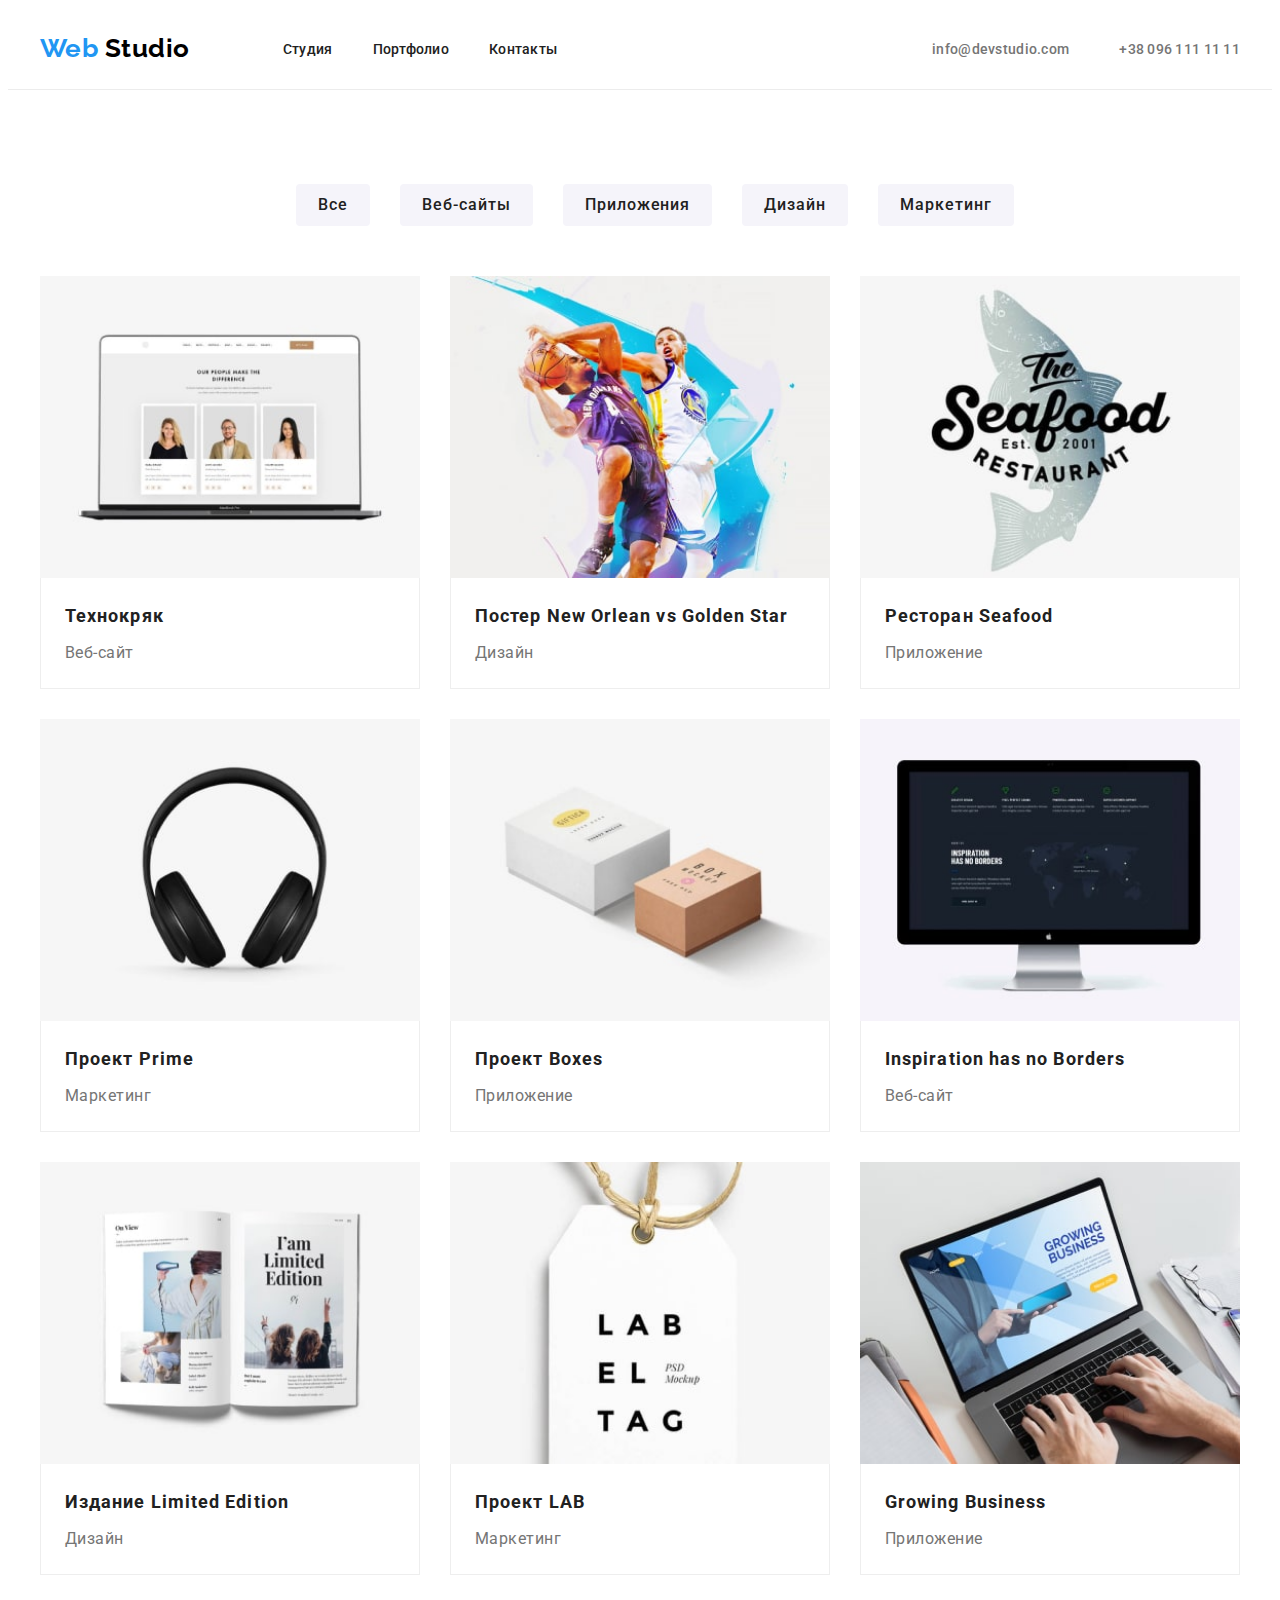
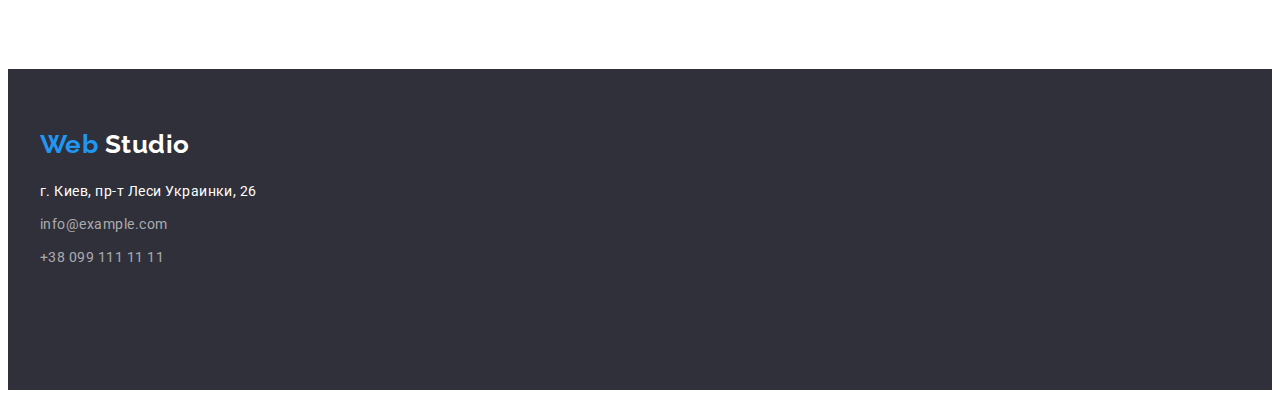
==== commit ba41667f: "feddback mentor" ====
--- a/portfolio.html
+++ b/portfolio.html
@@ -153,29 +153,29 @@
 
 </main>
     
-        <footer class="footer">
-            <div class="conteiner">
-                <div class="footer-box">
-                    <a class="footer-logo" href="index.html">Web <span class="foter-studio">Studio</span> </a>
-
-                    <address class="footer-address">
-
-                        <ul class="footer-list list">
-                            <li class="footer-item"> <a class="footer-link-address link"
-                                    href="https://www.google.com/maps/place/%D0%B1%D1%83%D0%BB.+%D0%9B%D0%B5%D1%81%D0%B8+%D0%A3%D0%BA%D1%80%D0%B0%D0%B8%D0%BD%D0%BA%D0%B8,+26,+%D0%9A%D0%B8%D0%B5%D0%B2,+02000/@50.4265807,30.5361971,17z/data=!3m1!4b1!4m5!3m4!1s0x40d4cf0e033ecbe9:0x57a4dffefec77da0!8m2!3d50.4265807!4d30.5383858"
-                                    target="_blank">г. Киев, пр-т Леси Украинки, 26</a> </li>
-                            <li class="footer-item"> <a class="footer-tel-link link"
-                                    href="mailto:info@example.com">info@example.com</a> </li>
-                            <li class="footer-item"> <a class="footer-tel-link link" href="tel:+380991111111">+38 099 111 11
-                                    11</a>
-                            </li>
-
-                        </ul>
-
-                    </address>
-
-                </div>
+    <footer class="footer">
+        <div class="conteiner">
+            <div class="footer-box">
+                <a class="footer-logo" href="index.html">Web <span class="foter-studio">Studio</span> </a>
+    
+                <address class="footer-address">
+    
+                    <ul class="footer-list list">
+                        <li class="footer-item"> <a class="footer-link-address link"
+                                href="https://www.google.com/maps/place/%D0%B1%D1%83%D0%BB.+%D0%9B%D0%B5%D1%81%D0%B8+%D0%A3%D0%BA%D1%80%D0%B0%D0%B8%D0%BD%D0%BA%D0%B8,+26,+%D0%9A%D0%B8%D0%B5%D0%B2,+02000/@50.4265807,30.5361971,17z/data=!3m1!4b1!4m5!3m4!1s0x40d4cf0e033ecbe9:0x57a4dffefec77da0!8m2!3d50.4265807!4d30.5383858"
+                                target="_blank">г. Киев, пр-т Леси Украинки, 26</a> </li>
+                        <li class="footer-item"> <a class="footer-tel-link link"
+                                href="mailto:info@example.com">info@example.com</a> </li>
+                        <li class="footer-item"> <a class="footer-tel-link link" href="tel:+380991111111">+38 099 111 11
+                                11</a>
+                        </li>
+    
+                    </ul>
+    
+                </address>
+    
             </div>
-        </footer>
+        </div>
+    </footer>
 </body>
 </html>--- a/CSS/style.css
+++ b/CSS/style.css
@@ -172,10 +172,11 @@
 
 .peculiarities-list {
   display: flex;
-  flex-basis: calc(100% / 4 - 90px);
 }
 
 .peculiarities-item {
+  width: 270px;
+  flex-basis: calc(100% / 4 - 30px);
   font-weight: bold;
   font-size: 14px;
   line-height: 1.14;
@@ -246,8 +247,7 @@
   line-height: 1.17;
   text-align: center;
   color: var(--secondary-title-color);
-  padding-top: 94px;
-  padding-bottom: 50px;
+  margin-bottom: 50px;
 }
 
 .team-item {
@@ -257,10 +257,9 @@
 }
 
 .team-personal-bottom {
-  margin-top: 30px;
-  margin-bottom: 94px;
-  border: 1px solid;
-  border-top: none;
+  padding-top: 30px;
+  padding-bottom: 30px;
+  background-color: #fff;
 }
 
 .team-personal-name {
@@ -296,12 +295,15 @@
 
 .footer {
   background-color: #2f303a;
-  height: 252px;
-  padding-top: 47px;
+  padding-top: 60px;
+  padding-bottom: 60px;
 }
 .footer-list {
   margin-top: 20px;
   margin-bottom: 60px;
+}
+.footer-item {
+  margin-top: 9px;
 }
 
 .footer-tel-link {
@@ -342,6 +344,7 @@
   letter-spacing: 0.03em;
   color: var(--secondary-title-color);
   cursor: pointer;
+  padding: 22px, 8px;
 }
 .gallery-filters-btn:focus,
 .gallery-filters-btn:hover {
@@ -351,6 +354,7 @@
 /*GALLARY-WORK*/
 .content-section {
   padding-top: 94px;
+  padding-bottom: 94px;
 }
 
 .gallary-work-title {
@@ -375,12 +379,12 @@
 }
 
 .gallery-item {
-  margin-bottom: 34px;
-  margin-left: 8px;
+  margin-bottom: 50px;
+  margin-left: 30px;
 }
 .gallary-card-bottom {
   padding: 20px 24px;
-  border: 1px solid;
+  border: 1px solid #eeeeee;
   border-top: none;
 }
 .gallary-work {
@@ -395,11 +399,14 @@
   margin-top: 30px;
 }
 .gallery-filters-btn {
+  display: block;
   cursor: pointer;
-  font-weight: bold;
+  font-weight: 500;
   font-family: inherit;
   font-size: 16px;
   line-height: 1.88;
   letter-spacing: 0.06em;
   border: none;
-}
+  background: #f5f4fa;
+  padding: 6px 22px;
+}
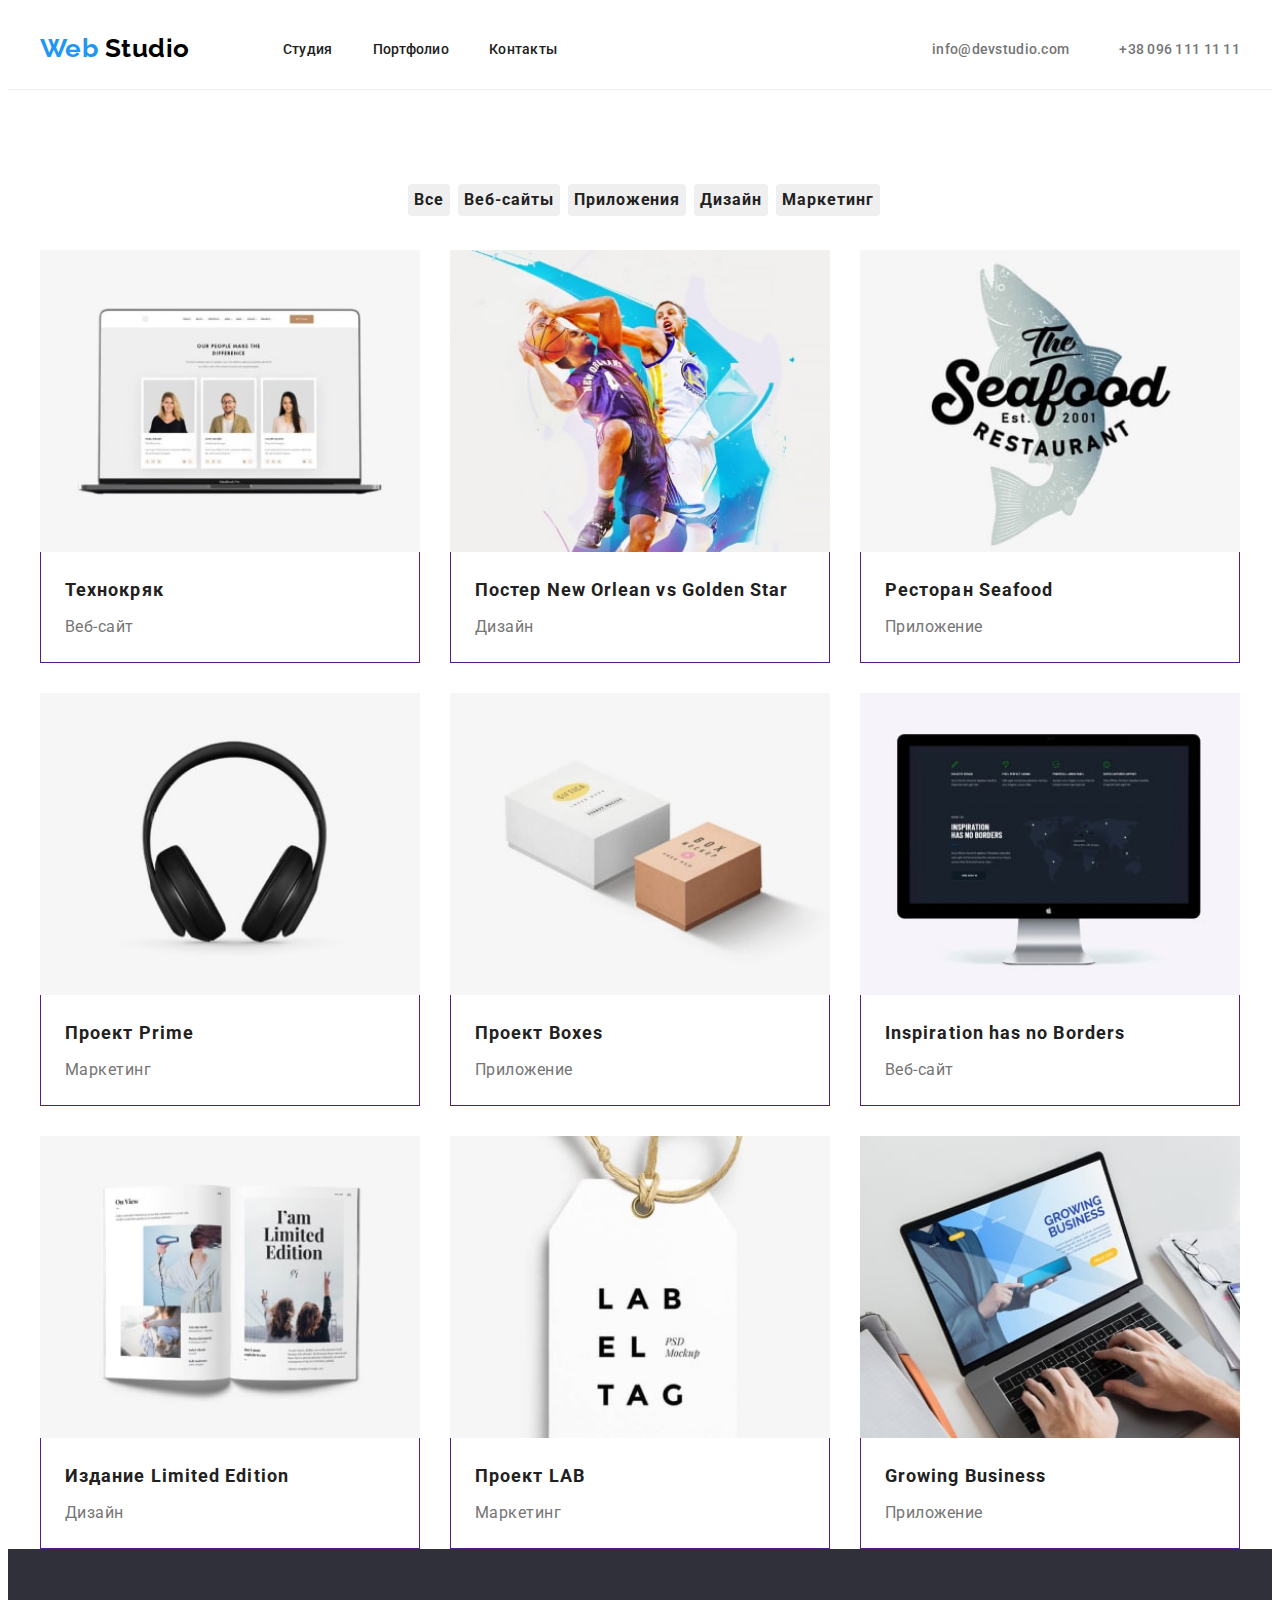
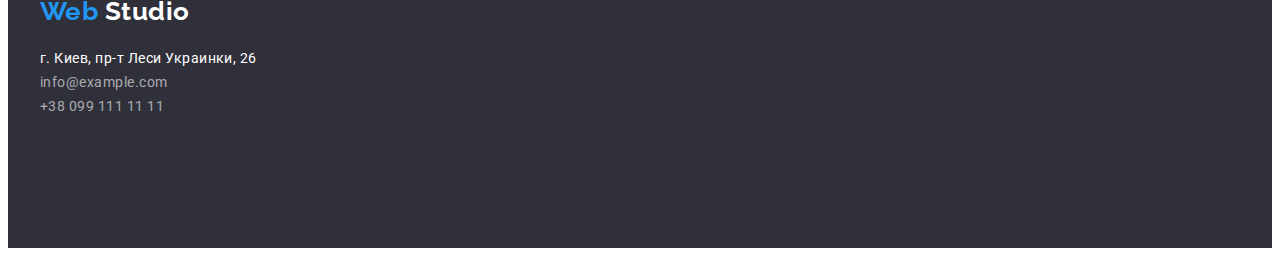
==== commit 2cf0f20f: "Revert "feddback mentor"" ====
--- a/portfolio.html
+++ b/portfolio.html
@@ -153,29 +153,29 @@
 
 </main>
     
-    <footer class="footer">
-        <div class="conteiner">
-            <div class="footer-box">
-                <a class="footer-logo" href="index.html">Web <span class="foter-studio">Studio</span> </a>
-    
-                <address class="footer-address">
-    
-                    <ul class="footer-list list">
-                        <li class="footer-item"> <a class="footer-link-address link"
-                                href="https://www.google.com/maps/place/%D0%B1%D1%83%D0%BB.+%D0%9B%D0%B5%D1%81%D0%B8+%D0%A3%D0%BA%D1%80%D0%B0%D0%B8%D0%BD%D0%BA%D0%B8,+26,+%D0%9A%D0%B8%D0%B5%D0%B2,+02000/@50.4265807,30.5361971,17z/data=!3m1!4b1!4m5!3m4!1s0x40d4cf0e033ecbe9:0x57a4dffefec77da0!8m2!3d50.4265807!4d30.5383858"
-                                target="_blank">г. Киев, пр-т Леси Украинки, 26</a> </li>
-                        <li class="footer-item"> <a class="footer-tel-link link"
-                                href="mailto:info@example.com">info@example.com</a> </li>
-                        <li class="footer-item"> <a class="footer-tel-link link" href="tel:+380991111111">+38 099 111 11
-                                11</a>
-                        </li>
-    
-                    </ul>
-    
-                </address>
-    
+        <footer class="footer">
+            <div class="conteiner">
+                <div class="footer-box">
+                    <a class="footer-logo" href="index.html">Web <span class="foter-studio">Studio</span> </a>
+
+                    <address class="footer-address">
+
+                        <ul class="footer-list list">
+                            <li class="footer-item"> <a class="footer-link-address link"
+                                    href="https://www.google.com/maps/place/%D0%B1%D1%83%D0%BB.+%D0%9B%D0%B5%D1%81%D0%B8+%D0%A3%D0%BA%D1%80%D0%B0%D0%B8%D0%BD%D0%BA%D0%B8,+26,+%D0%9A%D0%B8%D0%B5%D0%B2,+02000/@50.4265807,30.5361971,17z/data=!3m1!4b1!4m5!3m4!1s0x40d4cf0e033ecbe9:0x57a4dffefec77da0!8m2!3d50.4265807!4d30.5383858"
+                                    target="_blank">г. Киев, пр-т Леси Украинки, 26</a> </li>
+                            <li class="footer-item"> <a class="footer-tel-link link"
+                                    href="mailto:info@example.com">info@example.com</a> </li>
+                            <li class="footer-item"> <a class="footer-tel-link link" href="tel:+380991111111">+38 099 111 11
+                                    11</a>
+                            </li>
+
+                        </ul>
+
+                    </address>
+
+                </div>
             </div>
-        </div>
-    </footer>
+        </footer>
 </body>
 </html>--- a/CSS/style.css
+++ b/CSS/style.css
@@ -172,11 +172,10 @@
 
 .peculiarities-list {
   display: flex;
+  flex-basis: calc(100% / 4 - 90px);
 }
 
 .peculiarities-item {
-  width: 270px;
-  flex-basis: calc(100% / 4 - 30px);
   font-weight: bold;
   font-size: 14px;
   line-height: 1.14;
@@ -247,7 +246,8 @@
   line-height: 1.17;
   text-align: center;
   color: var(--secondary-title-color);
-  margin-bottom: 50px;
+  padding-top: 94px;
+  padding-bottom: 50px;
 }
 
 .team-item {
@@ -259,7 +259,8 @@
 .team-personal-bottom {
   padding-top: 30px;
   padding-bottom: 30px;
-  background-color: #fff;
+  border: 1px solid;
+  border-top: none;
 }
 
 .team-personal-name {
@@ -295,15 +296,12 @@
 
 .footer {
   background-color: #2f303a;
-  padding-top: 60px;
-  padding-bottom: 60px;
+  height: 252px;
+  padding-top: 47px;
 }
 .footer-list {
   margin-top: 20px;
   margin-bottom: 60px;
-}
-.footer-item {
-  margin-top: 9px;
 }
 
 .footer-tel-link {
@@ -344,7 +342,6 @@
   letter-spacing: 0.03em;
   color: var(--secondary-title-color);
   cursor: pointer;
-  padding: 22px, 8px;
 }
 .gallery-filters-btn:focus,
 .gallery-filters-btn:hover {
@@ -354,7 +351,6 @@
 /*GALLARY-WORK*/
 .content-section {
   padding-top: 94px;
-  padding-bottom: 94px;
 }
 
 .gallary-work-title {
@@ -379,12 +375,12 @@
 }
 
 .gallery-item {
-  margin-bottom: 50px;
-  margin-left: 30px;
+  margin-bottom: 34px;
+  margin-left: 8px;
 }
 .gallary-card-bottom {
   padding: 20px 24px;
-  border: 1px solid #eeeeee;
+  border: 1px solid;
   border-top: none;
 }
 .gallary-work {
@@ -399,14 +395,11 @@
   margin-top: 30px;
 }
 .gallery-filters-btn {
-  display: block;
   cursor: pointer;
-  font-weight: 500;
+  font-weight: bold;
   font-family: inherit;
   font-size: 16px;
   line-height: 1.88;
   letter-spacing: 0.06em;
   border: none;
-  background: #f5f4fa;
-  padding: 6px 22px;
-}
+}
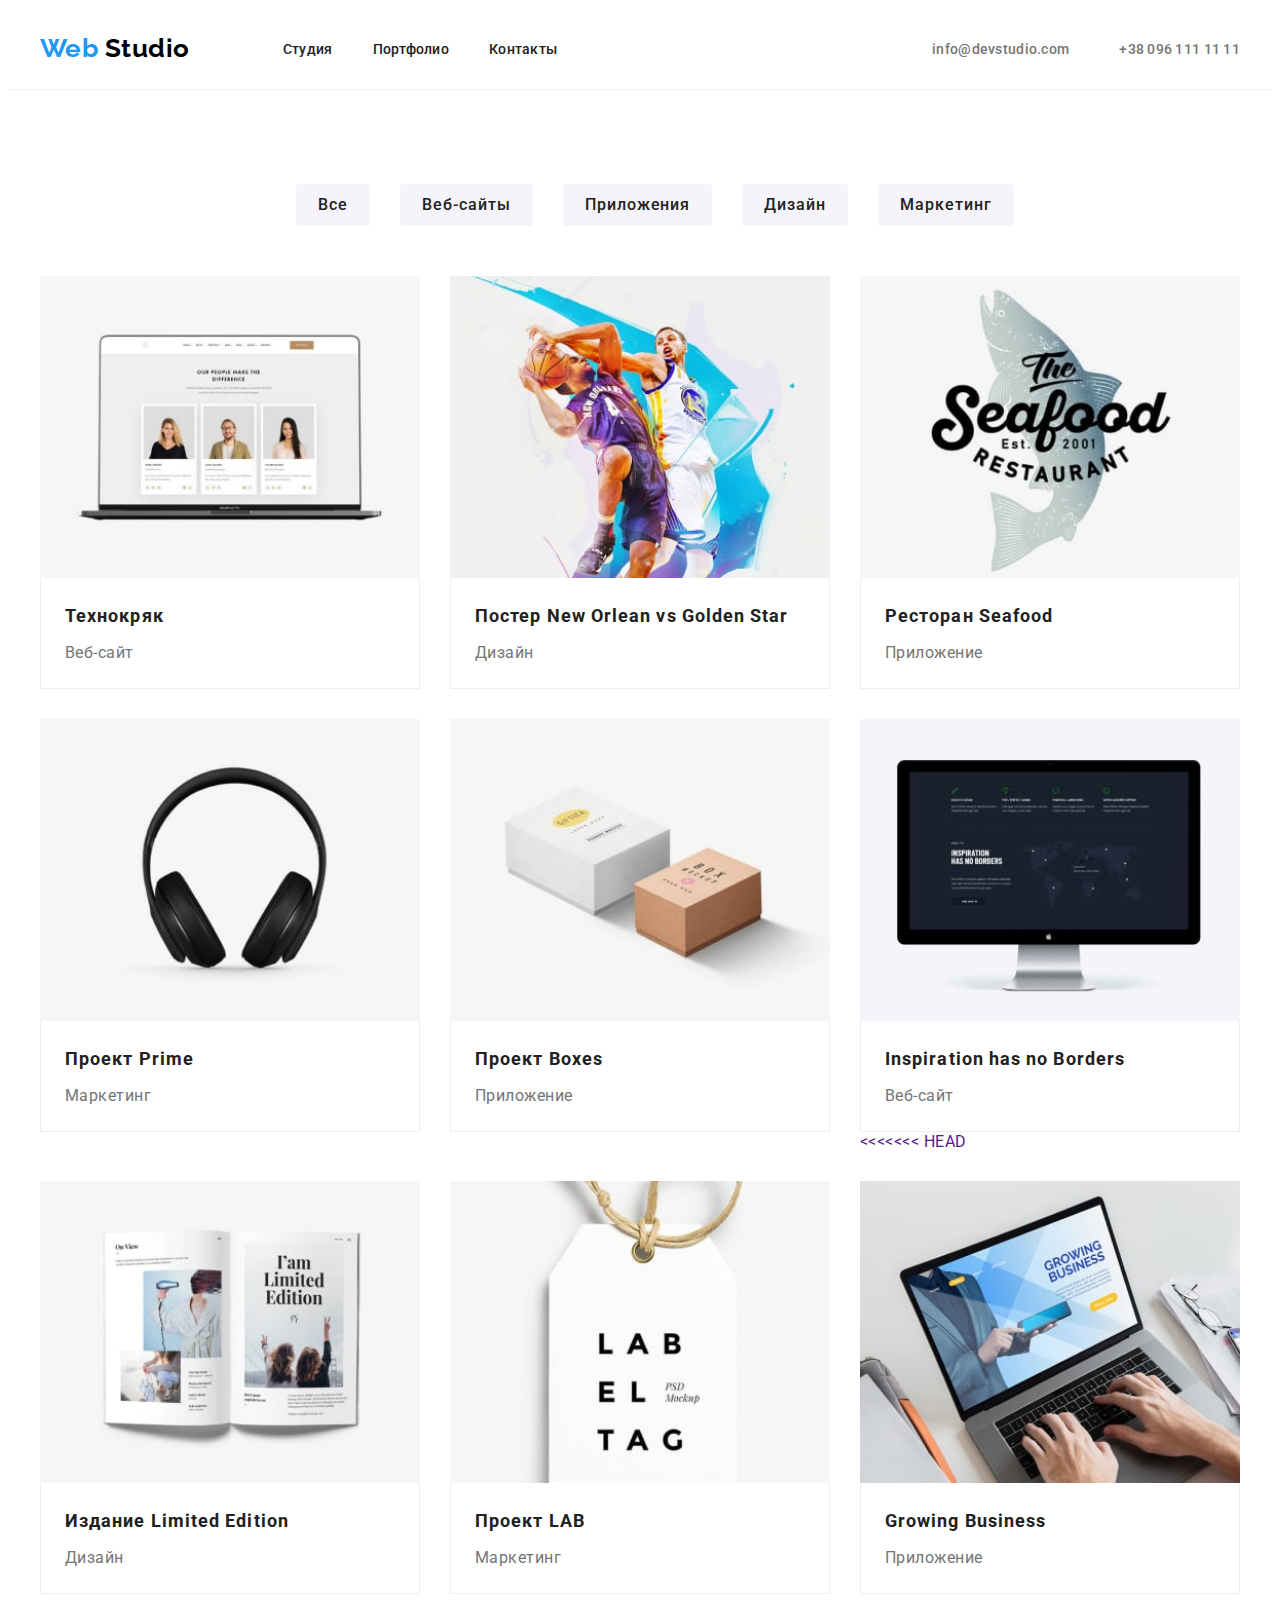
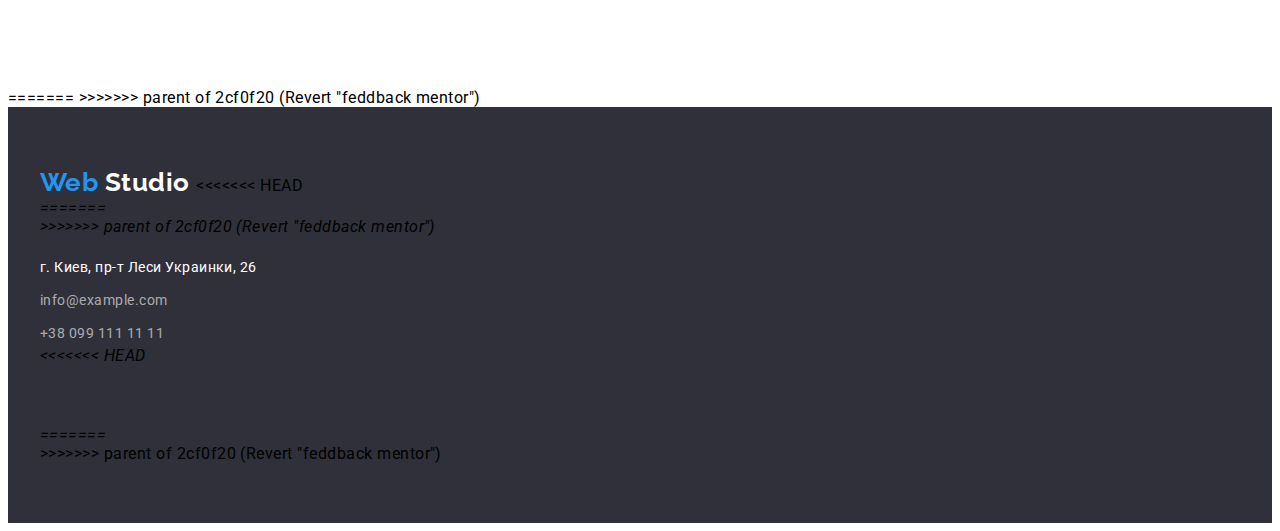
==== commit aead8a45: "1" ====
--- a/portfolio.html
+++ b/portfolio.html
@@ -1,5 +1,6 @@
 <!DOCTYPE html>
 <html lang="ru">
+
 <head>
     <meta charset="UTF-8">
     <meta http-equiv="X-UA-Compatible" content="IE=edge">
@@ -7,7 +8,8 @@
     <title>Home_work_2</title>
     <link rel="preconnect" href="https://fonts.googleapis.com">
     <link rel="preconnect" href="https://fonts.gstatic.com" crossorigin>
-    <link href="https://fonts.googleapis.com/css2?family=Raleway:wght@700&family=Roboto:wght@400;500;700;900&display=swap"
+    <link
+        href="https://fonts.googleapis.com/css2?family=Raleway:wght@700&family=Roboto:wght@400;500;700;900&display=swap"
         rel="stylesheet">
     <link rel="stylesheet" href="./CSS/style.css">
 </head>
@@ -18,7 +20,7 @@
         <div class="conteiner header-conteiner">
             <nav class="header-navigation">
                 <a href="index.html" class="header-logo">Web <span class="header-logo-studio">Studio</span> </a>
-    
+
                 <ul class="header-list">
                     <li class="header-item list"><a class="header-link link" href="./index.html">Студия</a></li>
                     <li class="header-item list"><a class="header-link link" href="./portfolio.html">Портфолио</a></li>
@@ -29,153 +31,178 @@
                 <li class="header-contacts-item list">
                     <a class="header-tel-link link" href="mailto:info@devstudio.com">info@devstudio.com</a>
                 </li>
-    
+
                 <li class="header-contacts-item list">
                     <a class="header-tel-link link" href="tel:+380961111111">+38 096 111 11 11</a>
                 </li>
             </ul>
         </div>
-    
+
     </header>
 
-<main class="content-gallery">
-    <section class="content-section">
+    <main class="content-gallery">
+        <section class="content-section">
+            <div class="conteiner">
+                <h1 class="visually-hidden">Gallery</h1>
+                <ul class="gallery-button-list list">
+                    <li class="gallery-item">
+                        <button class="gallery-filters-btn btn" type="button">Все</button>
+                    </li>
+                    <li class="gallery-item">
+                        <button class="gallery-filters-btn btn" type="button">Веб-сайты</button>
+                    </li>
+                    <li class="gallery-item">
+                        <button class="gallery-filters-btn btn" type="button">Приложения</button>
+                    </li>
+                    <li class="gallery-item">
+                        <button class="gallery-filters-btn btn" type="button">Дизайн</button>
+                    </li>
+                    <li class="gallery-item">
+                        <button class="gallery-filters-btn btn" type="button">Маркетинг</button>
+                    </li>
+                </ul>
+
+                <ul class="gallary-work">
+                    <li class="gallary-work-list list">
+                        <a class="gallary-work-link link" href="">
+                            <img class="gallary-work-image" src="./img/portfolio_1.jpg" alt="Веб-сайт Технокряк"
+                                width="370">
+                            <div class="gallary-card-bottom">
+                                <h2 class="gallary-work-title">Технокряк</h2>
+                                <p class="gallary-work-text">Веб-сайт</p>
+                            </div>
+                        </a>
+                    </li>
+                    <li class="gallary-work-list list">
+                        <a class="gallary-work-link link" href="">
+                            <img class="gallary-work-image" src="./img/portfolio_2.jpg"
+                                alt="Постер New Orlean vs Golden Star " width="370">
+                            <div class="gallary-card-bottom">
+                                <h2 class="gallary-work-title">Постер New Orlean vs Golden Star</h2>
+                                <p class="gallary-work-text">Дизайн</p>
+                            </div>
+                        </a>
+                    </li>
+                    <li class="gallary-work-list list">
+                        <a class="gallary-work-link link" href="">
+                            <img class="gallary-work-image" src="./img/portfolio_3.jpg" alt="Ресторан Seafood"
+                                width="370">
+                            <div class="gallary-card-bottom">
+                                <h2 class="gallary-work-title">Ресторан Seafood</h2>
+                                <p class="gallary-work-text">Приложение</p>
+                            </div>
+                        </a>
+                    </li>
+                    <li class="gallary-work-list list">
+                        <a class="gallary-work-link link" href="">
+                            <img class="gallary-work-image" src="./img/portfolio_4.jpg" alt="Проект Prime" width="370">
+                            <div class="gallary-card-bottom">
+                                <h2 class="gallary-work-title">Проект Prime</h2>
+                                <p class="gallary-work-text">Маркетинг</p>
+                            </div>
+                        </a>
+                    </li>
+                    <li class="gallary-work-list list">
+                        <a class="gallary-work-link link" href="">
+                            <img class="gallary-work-image" src="./img/portfolio_5.jpg" alt="Веб-сайт Проект Boxes"
+                                width="370">
+                            <div class="gallary-card-bottom">
+                                <h2 class="gallary-work-title">Проект Boxes</h2>
+                                <p class="gallary-work-text">Приложение</p>
+                            </div>
+                        </a>
+                    </li>
+                    <li class="gallary-work-list list">
+                        <a class="gallary-work-link link" href="">
+                            <img class="gallary-work-image" src="./img/portfolio_6.jpg"
+                                alt="Веб-сайт Inspiration has no Borders" width="370">
+                            <div class="gallary-card-bottom">
+                                <h2 class="gallary-work-title">Inspiration has no Borders</h2>
+                                <p class="gallary-work-text">Веб-сайт</p>
+                            </div>
+
+<<<<<<< HEAD
+                        </a>
+                    </li>
+                    <li class="gallary-work-list list">
+                        <a class="gallary-work-link link" href="">
+                            <img class="gallary-work-image" src="./img/portfolio_7.jpg"
+                                alt="Веб-сайт Издание Limited Edition" width="370">
+                            <div class="gallary-card-bottom">
+                                <h2 class="gallary-work-title">Издание Limited Edition</h2>
+                                <p class="gallary-work-text">Дизайн</p>
+                            </div>
+                        </a>
+                    </li>
+                    <li class="gallary-work-list list">
+                        <a class="gallary-work-link link" href="">
+                            <img class="gallary-work-image" src="./img/portfolio_8.jpg" alt="Веб-сайт Проект LAB"
+                                width="370">
+
+                            <div class="gallary-card-bottom">
+                                <h2 class="gallary-work-title">Проект LAB</h2>
+                                <p class="gallary-work-text">Маркетинг</p>
+                            </div>
+                        </a>
+                    </li>
+                    <li class="gallary-work-list list">
+                        <a class="gallary-work-link link" href="">
+                            <img class="gallary-work-image" src="./img/portfolio_9.jpg" alt="Growing Business"
+                                width="370">
+                            <div class="gallary-card-bottom">
+                                <h2 class="gallary-work-title">Growing Business</h2>
+                                <p class="gallary-work-text">Приложение</p>
+                            </div>
+                        </a>
+                    </li>
+                </ul>
+            </div>
+        </section>
+
+    </main>
+
+=======
+</main>
+    
+>>>>>>> parent of 2cf0f20 (Revert "feddback mentor")
+    <footer class="footer">
         <div class="conteiner">
-            <h1 class="visually-hidden">Gallery</h1>
-            <ul class="gallery-button-list list">
-                <li class="gallery-item">
-                    <button class="gallery-filters-btn btn" type="button">Все</button>
-                </li>
-                <li class="gallery-item">
-                    <button class="gallery-filters-btn btn" type="button">Веб-сайты</button>
-                </li>
-                <li class="gallery-item">
-                    <button class="gallery-filters-btn btn" type="button">Приложения</button>
-                </li>
-                <li class="gallery-item">
-                    <button class="gallery-filters-btn btn" type="button">Дизайн</button>
-                </li>
-                <li class="gallery-item">
-                    <button class="gallery-filters-btn btn" type="button">Маркетинг</button>
-                </li>
-            </ul>
-    
-            <ul class="gallary-work">
-                <li class="gallary-work-list list">
-                    <a class="gallary-work-link link" href="">
-                        <img class="gallary-work-image" src="./img/portfolio_1.jpg" alt="Веб-сайт Технокряк" width="370">
-                        <div class="gallary-card-bottom">
-                            <h2 class="gallary-work-title">Технокряк</h2>
-                            <p class="gallary-work-text">Веб-сайт</p>
-                        </div>
-                    </a>
-                </li>
-                <li class="gallary-work-list list">
-                    <a class="gallary-work-link link" href="">
-                        <img class="gallary-work-image" src="./img/portfolio_2.jpg" alt="Постер New Orlean vs Golden Star "
-                            width="370">
-                            <div class="gallary-card-bottom">
-                            <h2 class="gallary-work-title">Постер New Orlean vs Golden Star</h2>
-                            <p class="gallary-work-text">Дизайн</p>  
-                            </div>
-                    </a>
-                </li>
-                <li class="gallary-work-list list">
-                    <a class="gallary-work-link link" href="">
-                        <img class="gallary-work-image" src="./img/portfolio_3.jpg" alt="Ресторан Seafood" width="370">
-                        <div class="gallary-card-bottom">
-                            <h2 class="gallary-work-title">Ресторан Seafood</h2>
-                            <p class="gallary-work-text">Приложение</p>  
-                        </div>
-                    </a>
-                </li>
-                <li class="gallary-work-list list">
-                    <a class="gallary-work-link link" href="">
-                        <img class="gallary-work-image" src="./img/portfolio_4.jpg" alt="Проект Prime" width="370">
-                        <div class="gallary-card-bottom">
-                            <h2 class="gallary-work-title">Проект Prime</h2>
-                            <p class="gallary-work-text">Маркетинг</p>
-                        </div>                       
-                    </a>
-                </li>
-                <li class="gallary-work-list list">
-                    <a class="gallary-work-link link" href="">
-                        <img class="gallary-work-image" src="./img/portfolio_5.jpg" alt="Веб-сайт Проект Boxes" width="370">
-                        <div class="gallary-card-bottom">
-                        <h2 class="gallary-work-title">Проект Boxes</h2>
-                        <p class="gallary-work-text">Приложение</p>
-                        </div>
-                    </a>
-                </li>
-                <li class="gallary-work-list list">
-                    <a class="gallary-work-link link" href="">
-                        <img class="gallary-work-image" src="./img/portfolio_6.jpg"
-                            alt="Веб-сайт Inspiration has no Borders" width="370">
-                        <div class="gallary-card-bottom">
-                        <h2 class="gallary-work-title">Inspiration has no Borders</h2>
-                        <p class="gallary-work-text">Веб-сайт</p>
-                        </div>
-
-                    </a>
-                </li>
-                <li class="gallary-work-list list">
-                    <a class="gallary-work-link link" href="">
-                        <img class="gallary-work-image" src="./img/portfolio_7.jpg" alt="Веб-сайт Издание Limited Edition"
-                            width="370">
-                        <div class="gallary-card-bottom">
-                        <h2 class="gallary-work-title">Издание Limited Edition</h2>
-                        <p class="gallary-work-text">Дизайн</p>
-                        </div> 
-                    </a>
-                </li>
-                <li class="gallary-work-list list">
-                    <a class="gallary-work-link link" href="">
-                        <img class="gallary-work-image" src="./img/portfolio_8.jpg" alt="Веб-сайт Проект LAB" width="370">
-                        
-                        <div class="gallary-card-bottom">
-                        <h2 class="gallary-work-title">Проект LAB</h2>
-                        <p class="gallary-work-text">Маркетинг</p>
-                        </div>
-                    </a>
-                </li>
-                <li class="gallary-work-list list">
-                    <a class="gallary-work-link link" href="">
-                        <img class="gallary-work-image" src="./img/portfolio_9.jpg" alt="Growing Business" width="370">
-                        <div class="gallary-card-bottom">
-                        <h2 class="gallary-work-title">Growing Business</h2>
-                        <p class="gallary-work-text">Приложение</p>
-                        </div>                        
-                    </a>
-                </li>
-            </ul>
+            <div class="footer-box">
+                <a class="footer-logo" href="index.html">Web <span class="foter-studio">Studio</span> </a>
+<<<<<<< HEAD
+
+                <address class="footer-address">
+
+=======
+    
+                <address class="footer-address">
+    
+>>>>>>> parent of 2cf0f20 (Revert "feddback mentor")
+                    <ul class="footer-list list">
+                        <li class="footer-item"> <a class="footer-link-address link"
+                                href="https://www.google.com/maps/place/%D0%B1%D1%83%D0%BB.+%D0%9B%D0%B5%D1%81%D0%B8+%D0%A3%D0%BA%D1%80%D0%B0%D0%B8%D0%BD%D0%BA%D0%B8,+26,+%D0%9A%D0%B8%D0%B5%D0%B2,+02000/@50.4265807,30.5361971,17z/data=!3m1!4b1!4m5!3m4!1s0x40d4cf0e033ecbe9:0x57a4dffefec77da0!8m2!3d50.4265807!4d30.5383858"
+                                target="_blank">г. Киев, пр-т Леси Украинки, 26</a> </li>
+                        <li class="footer-item"> <a class="footer-tel-link link"
+                                href="mailto:info@example.com">info@example.com</a> </li>
+                        <li class="footer-item"> <a class="footer-tel-link link" href="tel:+380991111111">+38 099 111 11
+                                11</a>
+                        </li>
+<<<<<<< HEAD
+
+                    </ul>
+
+                </address>
+
+=======
+    
+                    </ul>
+    
+                </address>
+    
+>>>>>>> parent of 2cf0f20 (Revert "feddback mentor")
+            </div>
         </div>
-    </section>
-
-</main>
-    
-        <footer class="footer">
-            <div class="conteiner">
-                <div class="footer-box">
-                    <a class="footer-logo" href="index.html">Web <span class="foter-studio">Studio</span> </a>
-
-                    <address class="footer-address">
-
-                        <ul class="footer-list list">
-                            <li class="footer-item"> <a class="footer-link-address link"
-                                    href="https://www.google.com/maps/place/%D0%B1%D1%83%D0%BB.+%D0%9B%D0%B5%D1%81%D0%B8+%D0%A3%D0%BA%D1%80%D0%B0%D0%B8%D0%BD%D0%BA%D0%B8,+26,+%D0%9A%D0%B8%D0%B5%D0%B2,+02000/@50.4265807,30.5361971,17z/data=!3m1!4b1!4m5!3m4!1s0x40d4cf0e033ecbe9:0x57a4dffefec77da0!8m2!3d50.4265807!4d30.5383858"
-                                    target="_blank">г. Киев, пр-т Леси Украинки, 26</a> </li>
-                            <li class="footer-item"> <a class="footer-tel-link link"
-                                    href="mailto:info@example.com">info@example.com</a> </li>
-                            <li class="footer-item"> <a class="footer-tel-link link" href="tel:+380991111111">+38 099 111 11
-                                    11</a>
-                            </li>
-
-                        </ul>
-
-                    </address>
-
-                </div>
-            </div>
-        </footer>
+    </footer>
 </body>
+
 </html>--- a/CSS/style.css
+++ b/CSS/style.css
@@ -172,10 +172,11 @@
 
 .peculiarities-list {
   display: flex;
-  flex-basis: calc(100% / 4 - 90px);
 }
 
 .peculiarities-item {
+  width: 270px;
+  flex-basis: calc(100% / 4 - 30px);
   font-weight: bold;
   font-size: 14px;
   line-height: 1.14;
@@ -246,8 +247,7 @@
   line-height: 1.17;
   text-align: center;
   color: var(--secondary-title-color);
-  padding-top: 94px;
-  padding-bottom: 50px;
+  margin-bottom: 50px;
 }
 
 .team-item {
@@ -259,8 +259,7 @@
 .team-personal-bottom {
   padding-top: 30px;
   padding-bottom: 30px;
-  border: 1px solid;
-  border-top: none;
+  background-color: #fff;
 }
 
 .team-personal-name {
@@ -296,12 +295,15 @@
 
 .footer {
   background-color: #2f303a;
-  height: 252px;
-  padding-top: 47px;
+  padding-top: 60px;
+  padding-bottom: 60px;
 }
 .footer-list {
   margin-top: 20px;
   margin-bottom: 60px;
+}
+.footer-item {
+  margin-top: 9px;
 }
 
 .footer-tel-link {
@@ -342,6 +344,7 @@
   letter-spacing: 0.03em;
   color: var(--secondary-title-color);
   cursor: pointer;
+  padding: 22px, 8px;
 }
 .gallery-filters-btn:focus,
 .gallery-filters-btn:hover {
@@ -351,6 +354,7 @@
 /*GALLARY-WORK*/
 .content-section {
   padding-top: 94px;
+  padding-bottom: 94px;
 }
 
 .gallary-work-title {
@@ -375,12 +379,12 @@
 }
 
 .gallery-item {
-  margin-bottom: 34px;
-  margin-left: 8px;
+  margin-bottom: 50px;
+  margin-left: 30px;
 }
 .gallary-card-bottom {
   padding: 20px 24px;
-  border: 1px solid;
+  border: 1px solid #eeeeee;
   border-top: none;
 }
 .gallary-work {
@@ -395,11 +399,14 @@
   margin-top: 30px;
 }
 .gallery-filters-btn {
+  display: block;
   cursor: pointer;
-  font-weight: bold;
+  font-weight: 500;
   font-family: inherit;
   font-size: 16px;
   line-height: 1.88;
   letter-spacing: 0.06em;
   border: none;
-}
+  background: #f5f4fa;
+  padding: 6px 22px;
+}
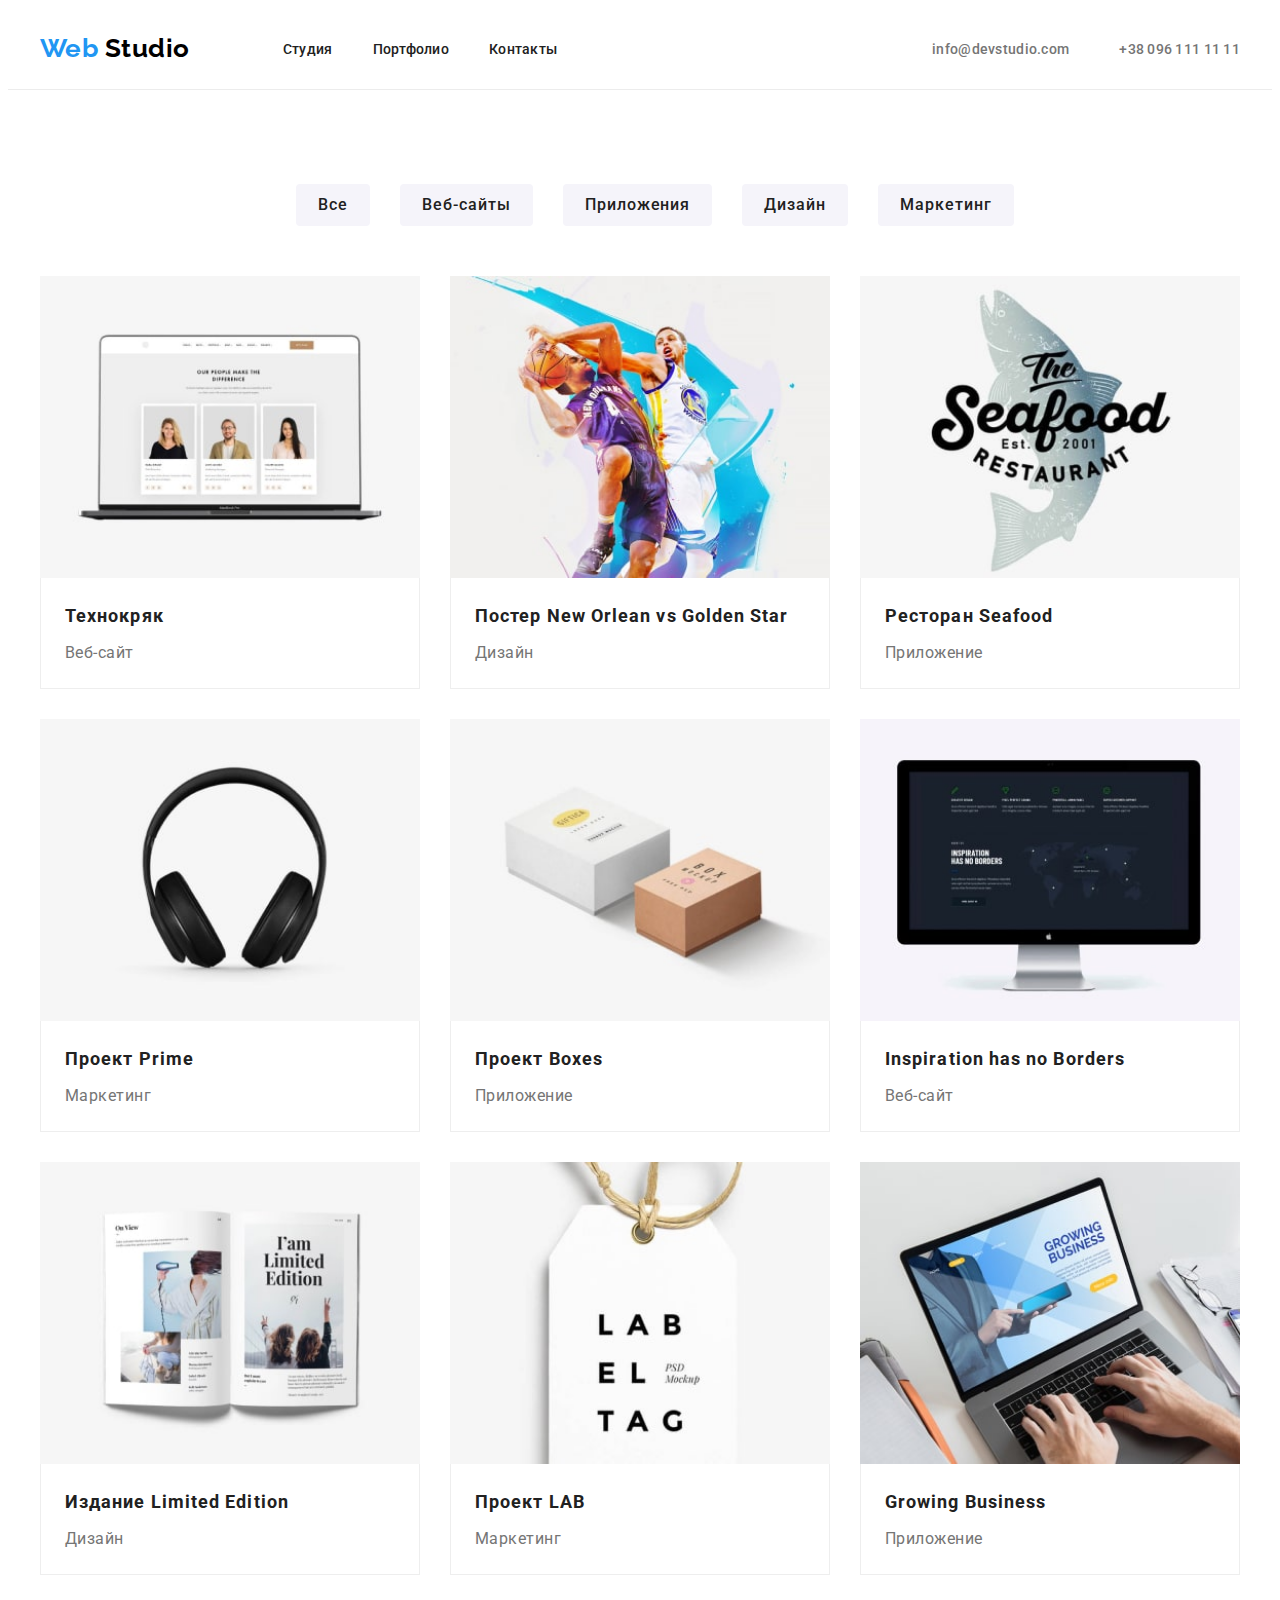
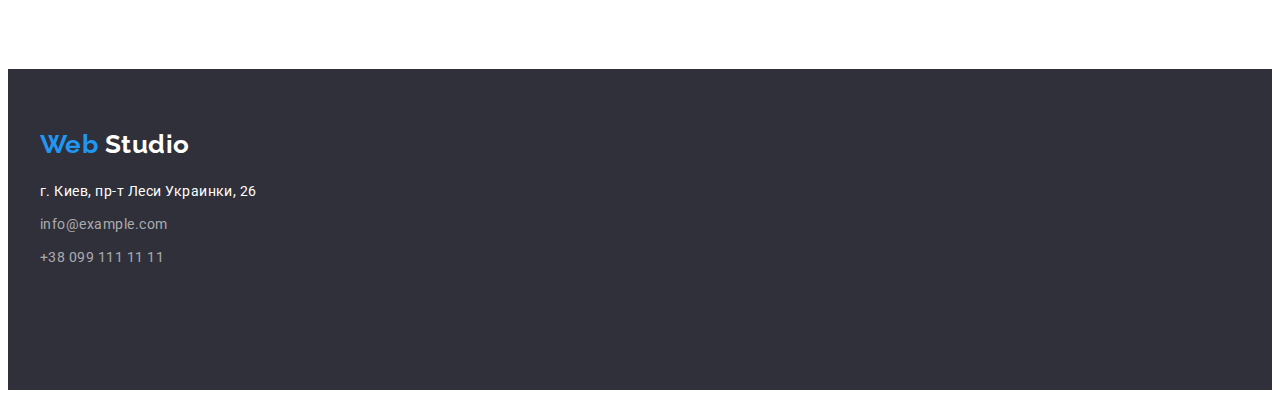
==== commit 426c8796: "2" ====
--- a/portfolio.html
+++ b/portfolio.html
@@ -121,7 +121,6 @@
                                 <p class="gallary-work-text">Веб-сайт</p>
                             </div>
 
-<<<<<<< HEAD
                         </a>
                     </li>
                     <li class="gallary-work-list list">
@@ -161,23 +160,13 @@
 
     </main>
 
-=======
-</main>
-    
->>>>>>> parent of 2cf0f20 (Revert "feddback mentor")
     <footer class="footer">
         <div class="conteiner">
             <div class="footer-box">
                 <a class="footer-logo" href="index.html">Web <span class="foter-studio">Studio</span> </a>
-<<<<<<< HEAD
 
                 <address class="footer-address">
 
-=======
-    
-                <address class="footer-address">
-    
->>>>>>> parent of 2cf0f20 (Revert "feddback mentor")
                     <ul class="footer-list list">
                         <li class="footer-item"> <a class="footer-link-address link"
                                 href="https://www.google.com/maps/place/%D0%B1%D1%83%D0%BB.+%D0%9B%D0%B5%D1%81%D0%B8+%D0%A3%D0%BA%D1%80%D0%B0%D0%B8%D0%BD%D0%BA%D0%B8,+26,+%D0%9A%D0%B8%D0%B5%D0%B2,+02000/@50.4265807,30.5361971,17z/data=!3m1!4b1!4m5!3m4!1s0x40d4cf0e033ecbe9:0x57a4dffefec77da0!8m2!3d50.4265807!4d30.5383858"
@@ -187,19 +176,11 @@
                         <li class="footer-item"> <a class="footer-tel-link link" href="tel:+380991111111">+38 099 111 11
                                 11</a>
                         </li>
-<<<<<<< HEAD
 
                     </ul>
 
                 </address>
 
-=======
-    
-                    </ul>
-    
-                </address>
-    
->>>>>>> parent of 2cf0f20 (Revert "feddback mentor")
             </div>
         </div>
     </footer>
